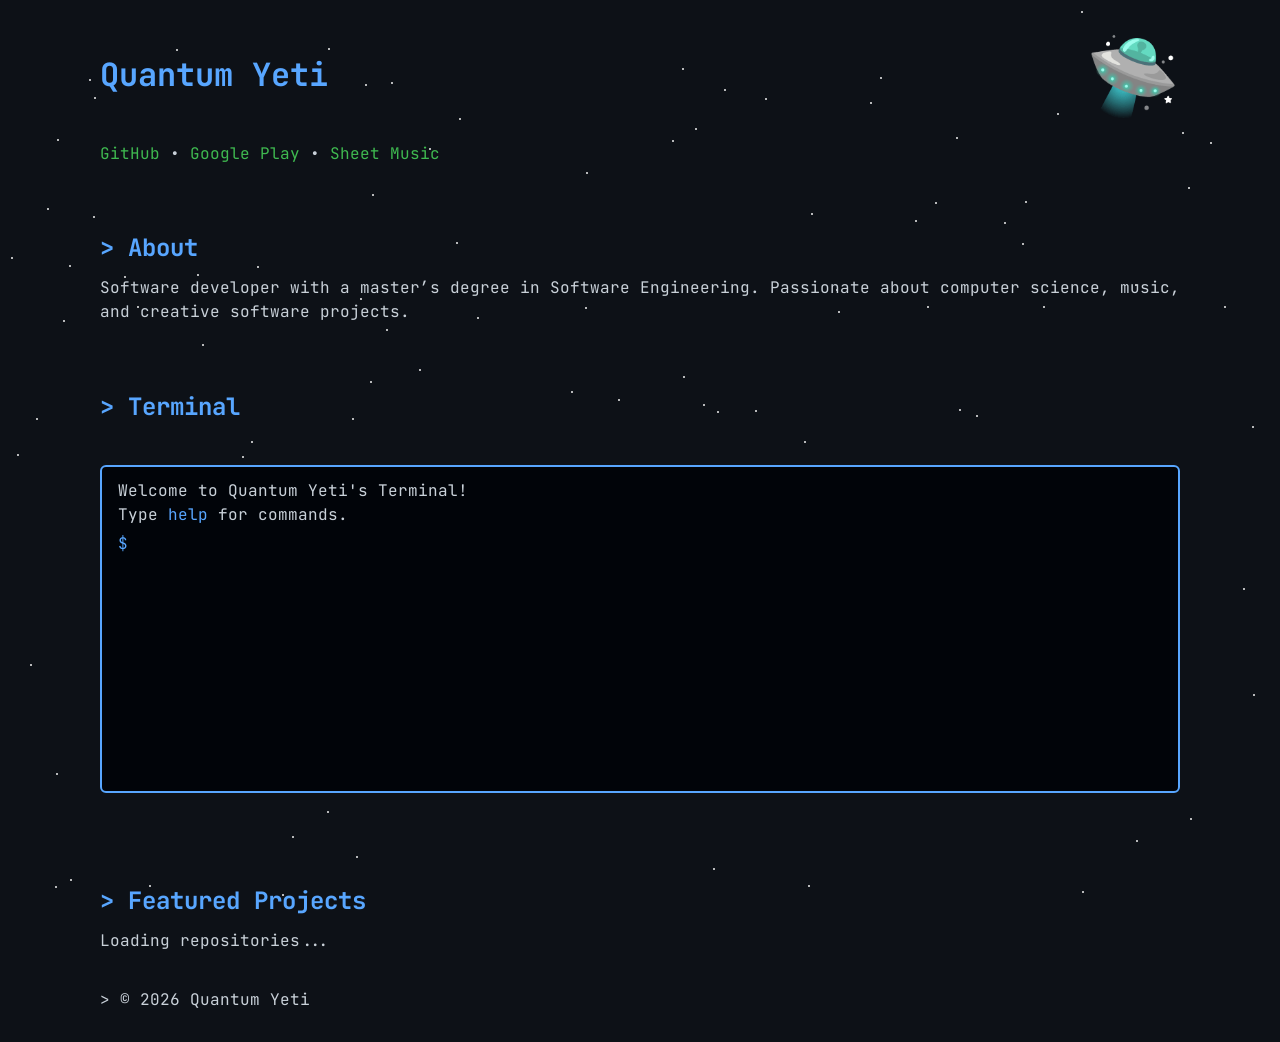
==== index.html @ 2ae6ec82 "fix: fixed typo in appendOutput preventing terminal from producing output" ====
<!DOCTYPE html>
<html lang="en">
<head>
<meta charset="UTF-8">
<meta name="viewport" content="width=device-width, initial-scale=1.0">
<title>Quantum Yeti</title>

<!-- Monospace font for terminal style -->
<link href="https://fonts.googleapis.com/css2?family=JetBrains+Mono&display=swap" rel="stylesheet">
<link href="styles.css" rel="stylesheet">
</head>

<body>

<!-- Starfield -->
<script>
for(let i=0;i<120;i++){
  const star = document.createElement("div");
  star.className = "star";
  star.style.top = Math.random()*100 + "vh";
  star.style.left = Math.random()*100 + "vw";
  document.body.appendChild(star);
}
</script>

<!-- Header -->
<header>
  <h1>
    Quantum Yeti
    <span class="ufo">🛸</span>
  </h1>
  <p>
    <a href="https://github.com/quantum-yeti">GitHub</a> •
    <a href="https://play.google.com/store/apps/dev?id=8208308725281252914">Google Play</a> •
    <a href="https://www.sheetmusicplus.com/en/category/publishers/t/theoria-music-publishing/">Sheet Music</a>
  </p>
</header>

<!-- About -->
<section>
  <h2>&gt; About</h2>
  <p>
    Software developer with a master’s degree in Software Engineering. Passionate about computer science, music, and creative software projects.
  </p>
</section>

<!-- Terminal CLI -->
<section>
  <h2>&gt; Terminal</h2>
  <div id="terminal">
    <div class="output">Welcome to Quantum Yeti's Terminal!</div>
    <div class="output">Type <span style="color:#58a6ff">help</span> for commands.</div>
    <div class="prompt">
      <span>$</span><input id="terminal-input" autofocus />
    </div>
  </div>
</section>

<!-- Projects -->
<section>
  <h2>&gt; Featured Projects</h2>
  <div class="projects" id="repos">Loading repositories...</div>
</section>

<!-- Footer -->
<footer>
  <p>&gt; © 2026 Quantum Yeti</p>
</footer>

<script>
// ------------------ GitHub Projects ------------------
const container = document.getElementById("repos");
fetch("https://api.github.com/users/quantum-yeti/repos")
.then(res => res.json())
.then(data => {
  container.innerHTML = "";
  data.forEach(repo => {
    const exclude = ["quantum-yeti.github.io","quantum-yeti"];
    if(exclude.includes(repo.name)) return;

    const card = document.createElement("div");
    card.className = "card";
    card.innerHTML = `
      <h3>${repo.name}</h3>
      <p>${repo.description ?? "Open source project."}</p>
      <a href="${repo.html_url}" target="_blank">View Repository →</a>
    `;
    container.appendChild(card);
  });
})
.catch(err => console.error(err));

// ------------------ Terminal ------------------
const terminal = document.getElementById('terminal');
const input = document.getElementById('terminal-input');

const repos = [
  {name:"ScratchBoard", url:"https://github.com/Quantum-Yeti/ScratchBoard"},
  {name:"KawaiiCalc", url:"https://github.com/Quantum-Yeti/KawaiiCalc"},
  {name:"WifiMuscles", url:"https://github.com/Quantum-Yeti/WifiMuscles"}
];

function appendOutput(html){
  const div = document.createElement('div');
  div.className = 'output';
  div.innerHTML = html;
  terminal.insertBefore(div, terminal.querySelector('.prompt'));
  terminal.scrollTop = terminal.scrollHeight;
}

function runCommand(cmd){
  const c = cmd.trim().toLowerCase();
  if(c === 'help'){
    appendOutput('Commands: <strong>help, about, projects, links, donate, clear</strong>');
  } else if(c === 'about'){
    appendOutput('Software Engineer.<br>I love building open source projects that solves problems.');
  } else if(c === 'projects'){
    repos.forEach(r => appendOutput(`<a href="${r.url}" target="_blank">${r.name}</a>`));
  } else if(c === 'links'){
    appendOutput(`<a href="https://github.com/Quantum-Yeti" target="_blank">GitHub</a> •
                  <a href="https://play.google.com/store/apps/dev?id=8208308725281252914" target="_blank">Google Play</a> •
                  <a href="https://www.sheetmusicplus.com/en/category/publishers/t/theoria-music-publishing/" target="_blank">Sheet Music</a>`);
  } else if(c === 'donate'){
    appendOutput(`<a href="#">Ko-fi</a> • <a href="#">PayPal</a> • <a href="#">GitHub Sponsors</a>`);
  } else if(c === 'clear'){
    const outputs = terminal.querySelectorAll('.output');
    outputs.forEach(o => o.remove());
  } else {
    appendOutput(`Command not found: ${cmd}`);
  }
}

input.addEventListener('keydown', e => {
  if(e.key === 'Enter'){
    const cmd = input.value;
    appendOutput(`<span style="color:#58a6ff">$</span> ${cmd}`);
    runCommand(cmd);
    input.value = '';
  }
});
</script>

</body>
</html>
---- styles.css ----
/* --- Terminal CLI Style --- */
body {
  background-color: #0d1117;
  color: #c9d1d9;
  font-family: 'JetBrains Mono', monospace;
  margin: 0;
  line-height: 1.5;
  overflow-x: hidden;
}

header, section, footer {
  padding: 15px;
  max-width: 1080px;
  margin: auto;
  position: relative;
  z-index: 20; /* above stars */
}

h1 {
    margin: 4px 0 0 0;
}

h1, h2 {
  color: #58a6ff;
  margin-bottom: 10px;
}

p {
  color: #c9d1d9;
  margin: 5px 0 15px 0;
}

a {
  color: #3fb950;
  text-decoration: none;
}
a:hover { text-decoration: underline; }

/* Projects cards */
.projects {
  display: flex;
  flex-direction: column;
  gap: 12px;
}

.card {
  background: #161b22;
  padding: 12px 16px;
  border-left: 4px solid #58a6ff;
  border-radius: 4px;
  transition: background 0.2s;
}
.card:hover { background: #21262d; }

/* Starfield */
.star {
  position: absolute;
  width: 2px;
  height: 2px;
  background: white;
  opacity: 0.7;
  animation: twinkle 3s infinite alternate;
  z-index: 0;
}
@keyframes twinkle { from { opacity: 0.2 } to { opacity: 1 } }

/* UFO stationary in header */
header h1 {
  display: flex;
  align-items: center;
}

/* UFO moves to the right side */
header .ufo {
  font-size: 75px;
  margin-left: auto;      /* push it to the right */
  animation: float 2s ease-in-out infinite alternate;
}
@keyframes float {
  0% { transform: translateY(0px); }
  100% { transform: translateY(-10px); }
}

/* Terminal section */
#terminal {
  background: #010409;
  border: 2px solid #58a6ff;
  border-radius: 6px;
  padding: 12px 16px;
  margin: 40px auto;
  max-width: 1080px;
  color: #c9d1d9;
  font-family: 'JetBrains Mono', monospace;
  min-height: 300px;
  overflow-y: auto;
}

.prompt {
  display: flex;
  margin-top: 5px;
}

.prompt span {
  color: #58a6ff;
  margin-right: 5px;
}

input {
  background: none;
  border: none;
  outline: none;
  color: #c9d1d9;
  font-family: inherit;
  font-size: 16px;
  flex: 1;
}
.output a {
  color: #3fb950;
  text-decoration: underline;
}
.output a:hover { color: #58ff87; }
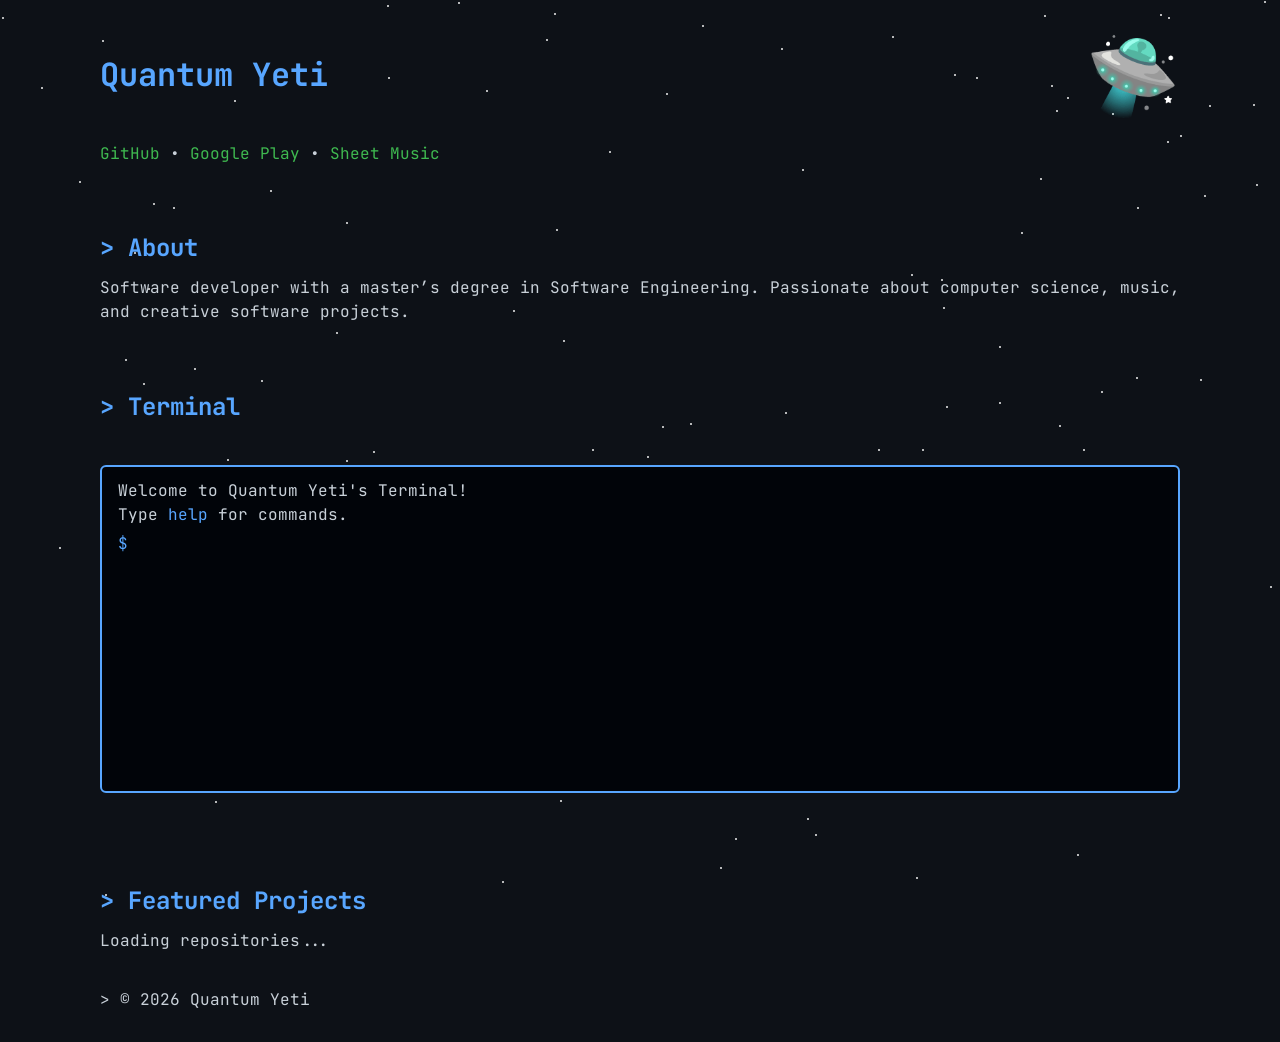
==== commit 40147fe0: "feat: exclude the KawaiiCalc project" ====
--- a/index.html
+++ b/index.html
@@ -75,7 +75,7 @@
 .then(data => {
   container.innerHTML = "";
   data.forEach(repo => {
-    const exclude = ["quantum-yeti.github.io","quantum-yeti"];
+    const exclude = ["quantum-yeti.github.io","quantum-yeti","KawaiiCalc"];
     if(exclude.includes(repo.name)) return;
 
     const card = document.createElement("div");
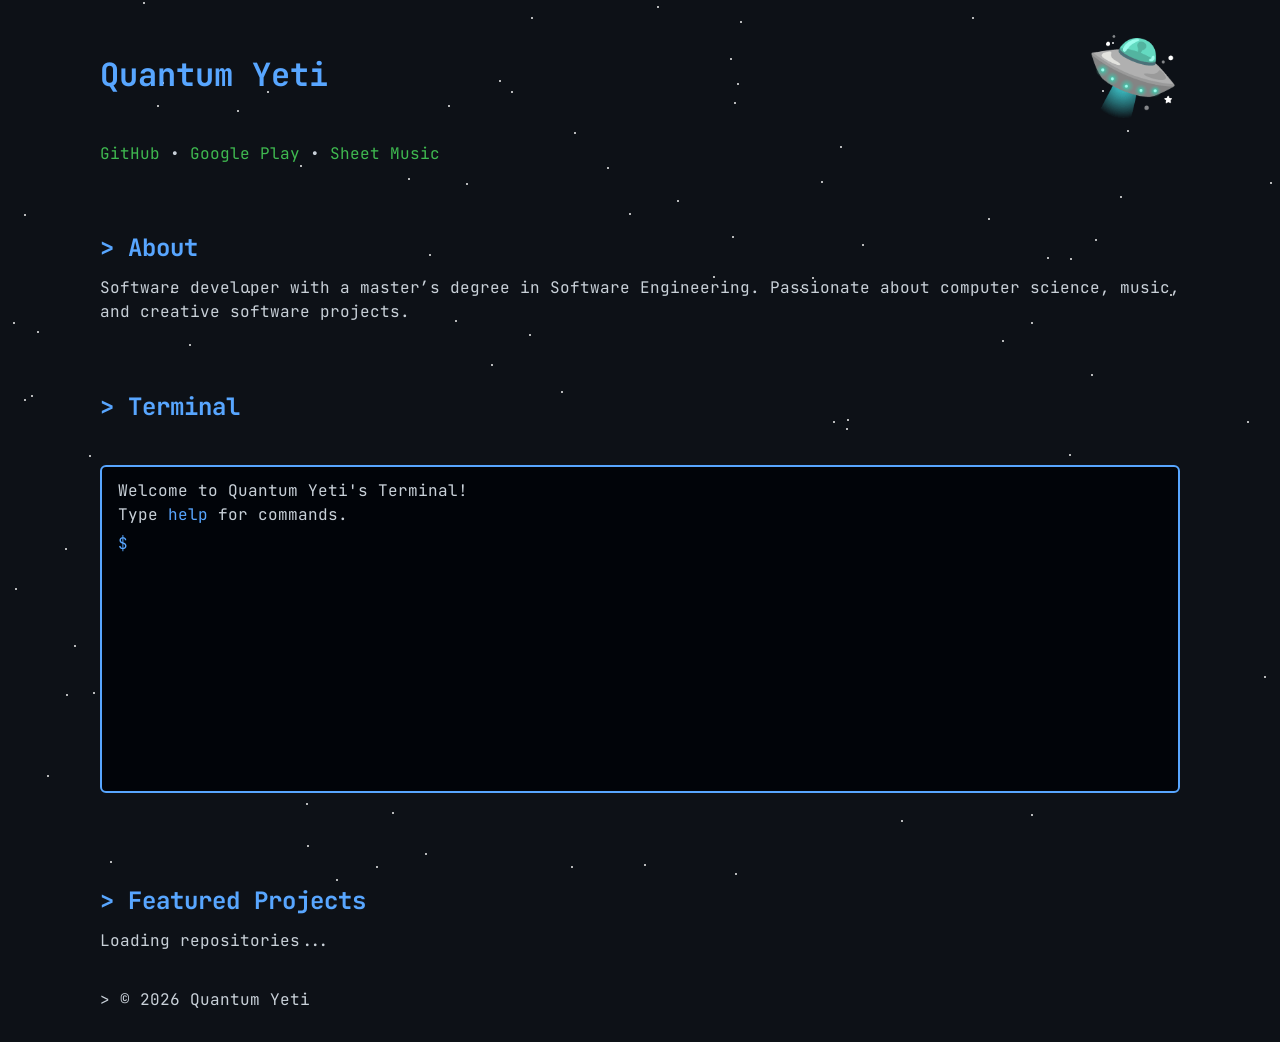
==== commit 41759d4a: "feat: exclude the KawaiiCalc project" ====
--- a/index.html
+++ b/index.html
@@ -75,7 +75,7 @@
 .then(data => {
   container.innerHTML = "";
   data.forEach(repo => {
-    const exclude = ["quantum-yeti.github.io","quantum-yeti","KawaiiCalc"];
+    const exclude = ["quantum-yeti.github.io","quantum-yeti","KawaiiCalc", "kawaiicalc"];
     if(exclude.includes(repo.name)) return;
 
     const card = document.createElement("div");
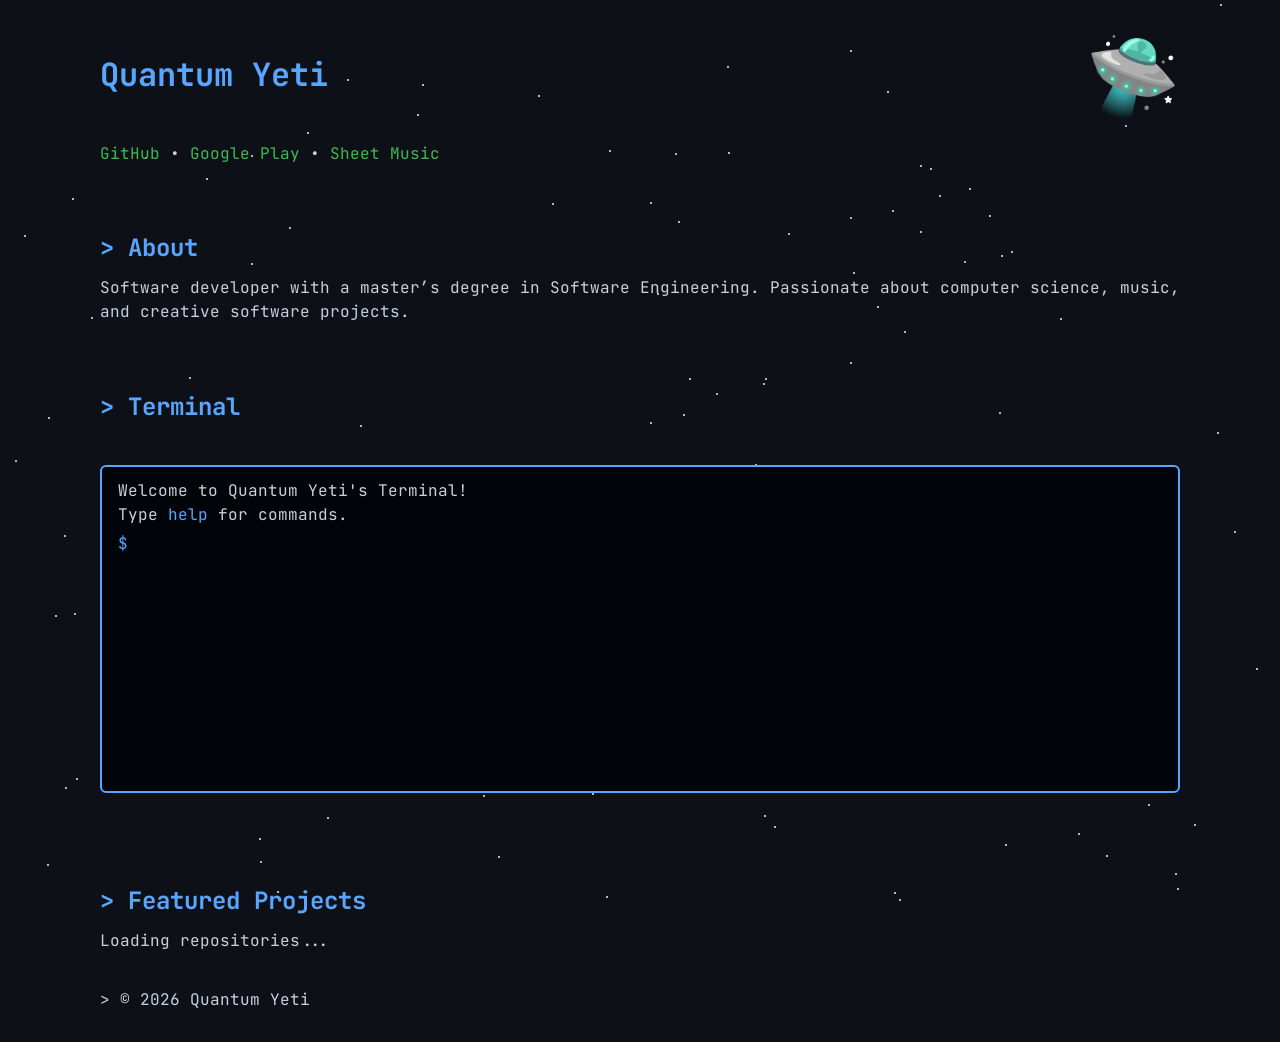
==== commit 125bfeee: "fix: add toLowerCase to repo exclusion names" ====
--- a/index.html
+++ b/index.html
@@ -76,7 +76,7 @@
   container.innerHTML = "";
   data.forEach(repo => {
     const exclude = ["quantum-yeti.github.io","quantum-yeti","KawaiiCalc", "kawaiicalc"];
-    if(exclude.includes(repo.name)) return;
+    if(exclude.includes(repo.name.toLowerCase())) return;
 
     const card = document.createElement("div");
     card.className = "card";
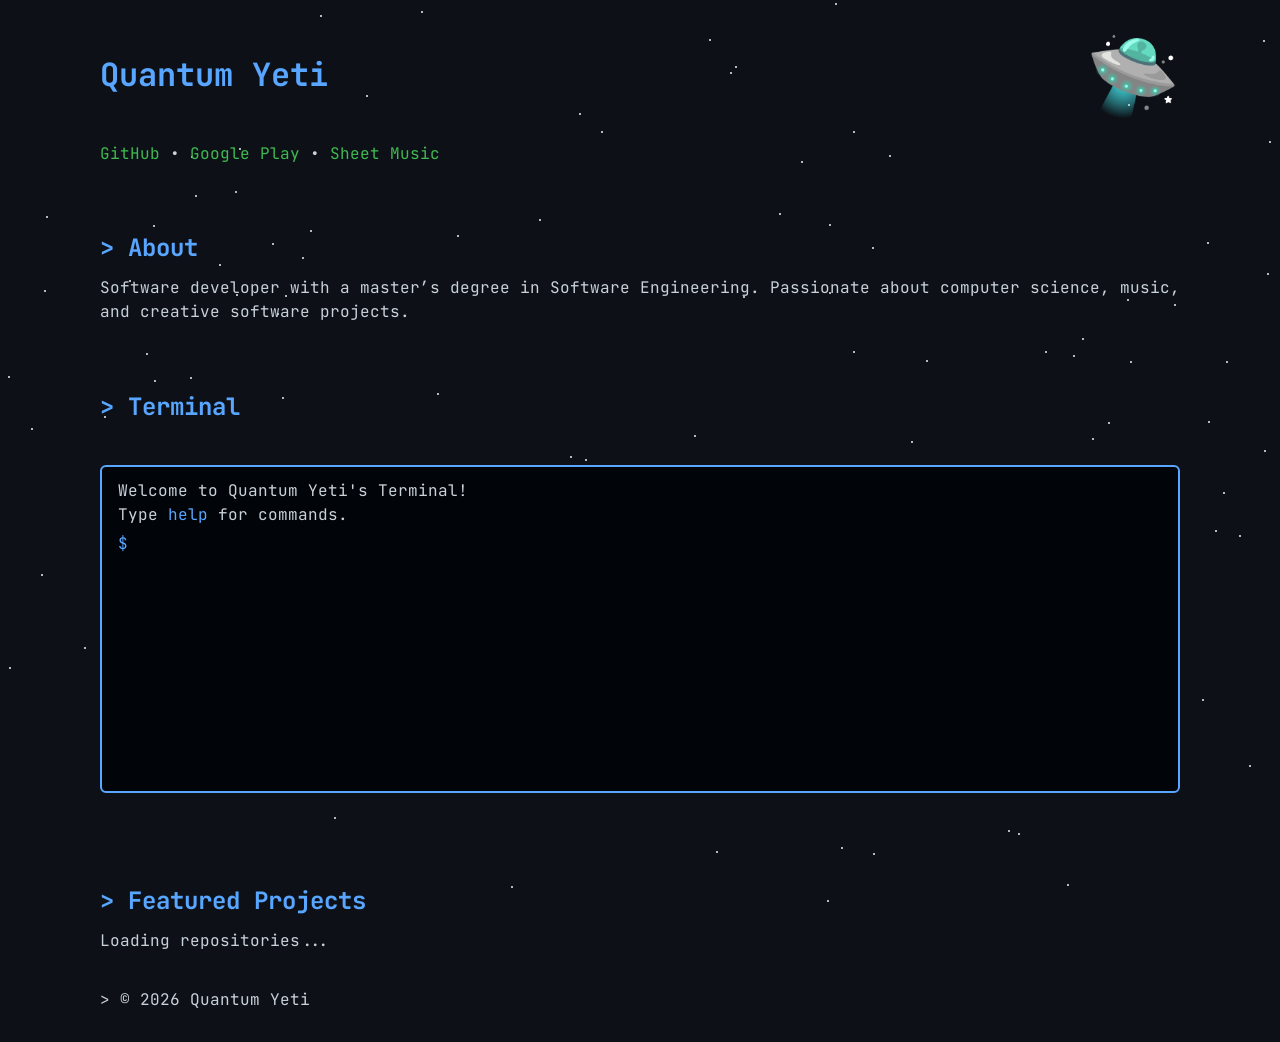
==== commit 0e63ed73: "fix: add LotteryAPI to project list in terminal" ====
--- a/index.html
+++ b/index.html
@@ -96,8 +96,9 @@
 
 const repos = [
   {name:"ScratchBoard", url:"https://github.com/Quantum-Yeti/ScratchBoard"},
-  {name:"KawaiiCalc", url:"https://github.com/Quantum-Yeti/KawaiiCalc"},
-  {name:"WifiMuscles", url:"https://github.com/Quantum-Yeti/WifiMuscles"}
+  {name:"MarketBasketAnalysis", url:"https://github.com/Quantum-Yeti/MarketBasketAnalysis"},
+  {name:"WifiMuscles", url:"https://github.com/Quantum-Yeti/WifiMuscles"},
+  {name:"LotteryAPI", urL:"https://github.com/Quantum-Yeti/LotteryAPI"}
 ];
 
 function appendOutput(html){
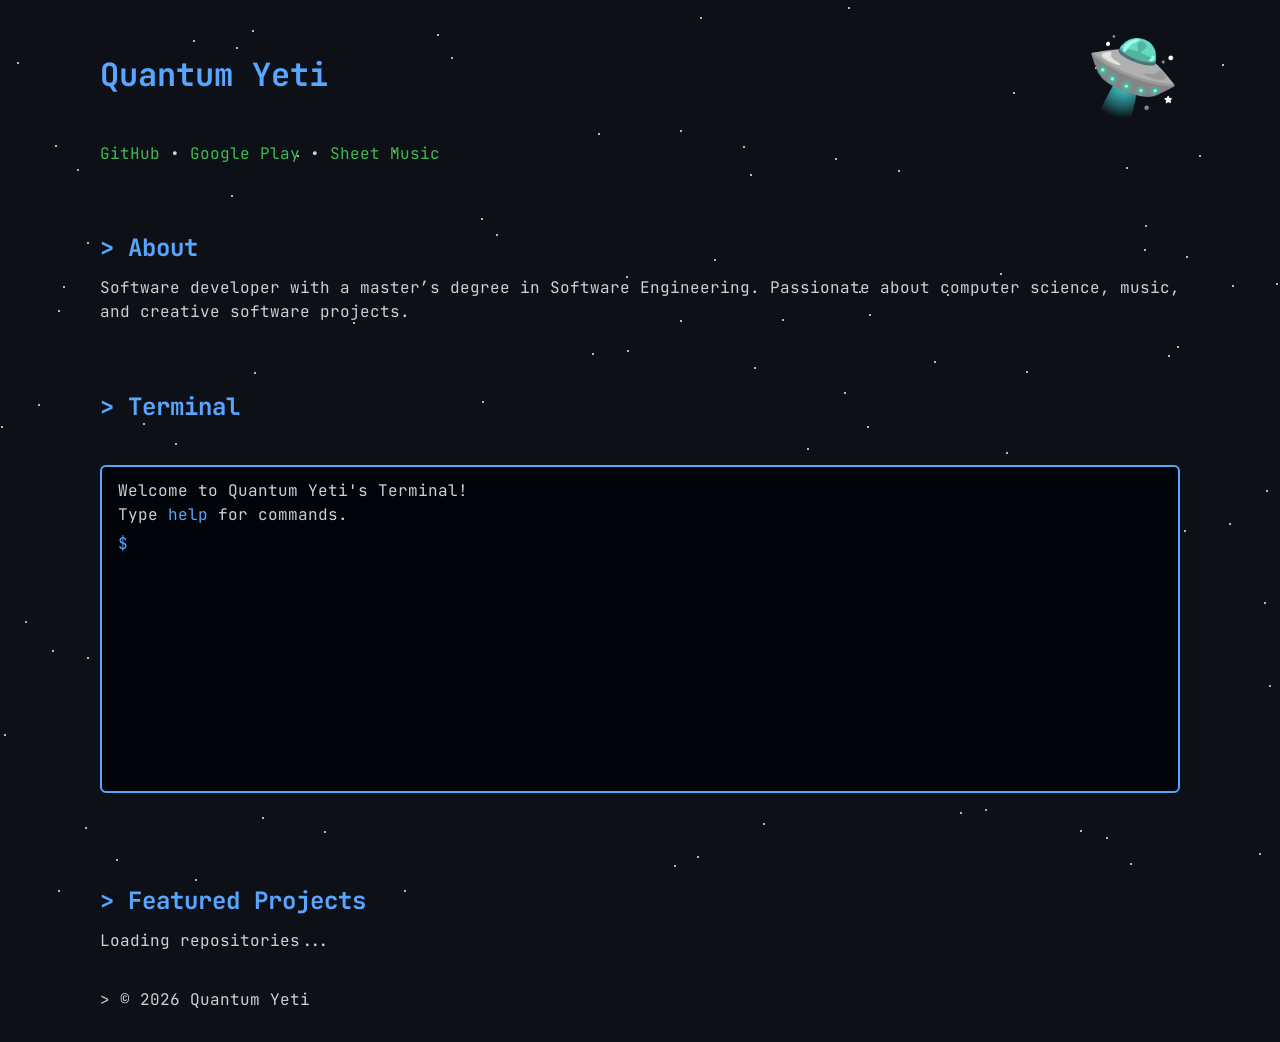
==== commit 678c52ec: "fix: typo in const repos urL -> url preventing new project list" ====
--- a/index.html
+++ b/index.html
@@ -98,7 +98,7 @@
   {name:"ScratchBoard", url:"https://github.com/Quantum-Yeti/ScratchBoard"},
   {name:"MarketBasketAnalysis", url:"https://github.com/Quantum-Yeti/MarketBasketAnalysis"},
   {name:"WifiMuscles", url:"https://github.com/Quantum-Yeti/WifiMuscles"},
-  {name:"LotteryAPI", urL:"https://github.com/Quantum-Yeti/LotteryAPI"}
+  {name:"LotteryAPI", url:"https://github.com/Quantum-Yeti/LotteryAPI"}
 ];
 
 function appendOutput(html){
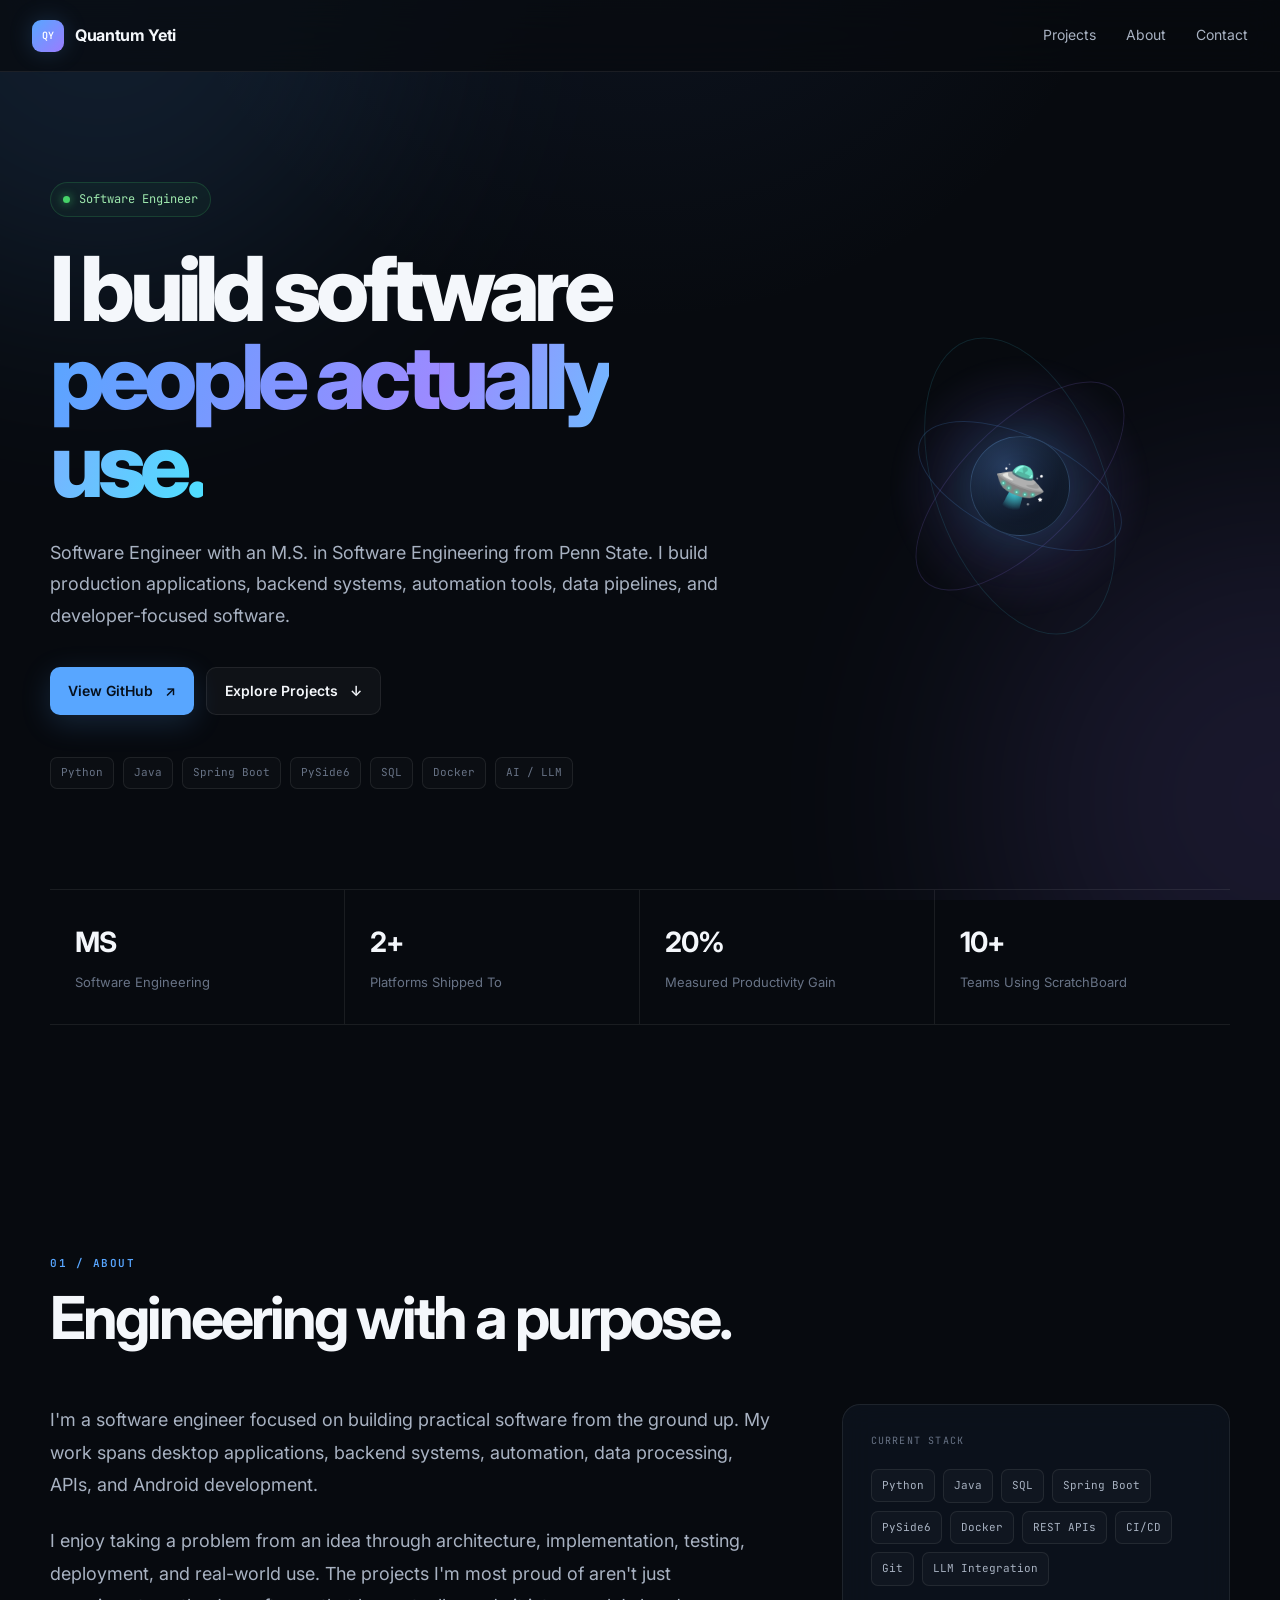
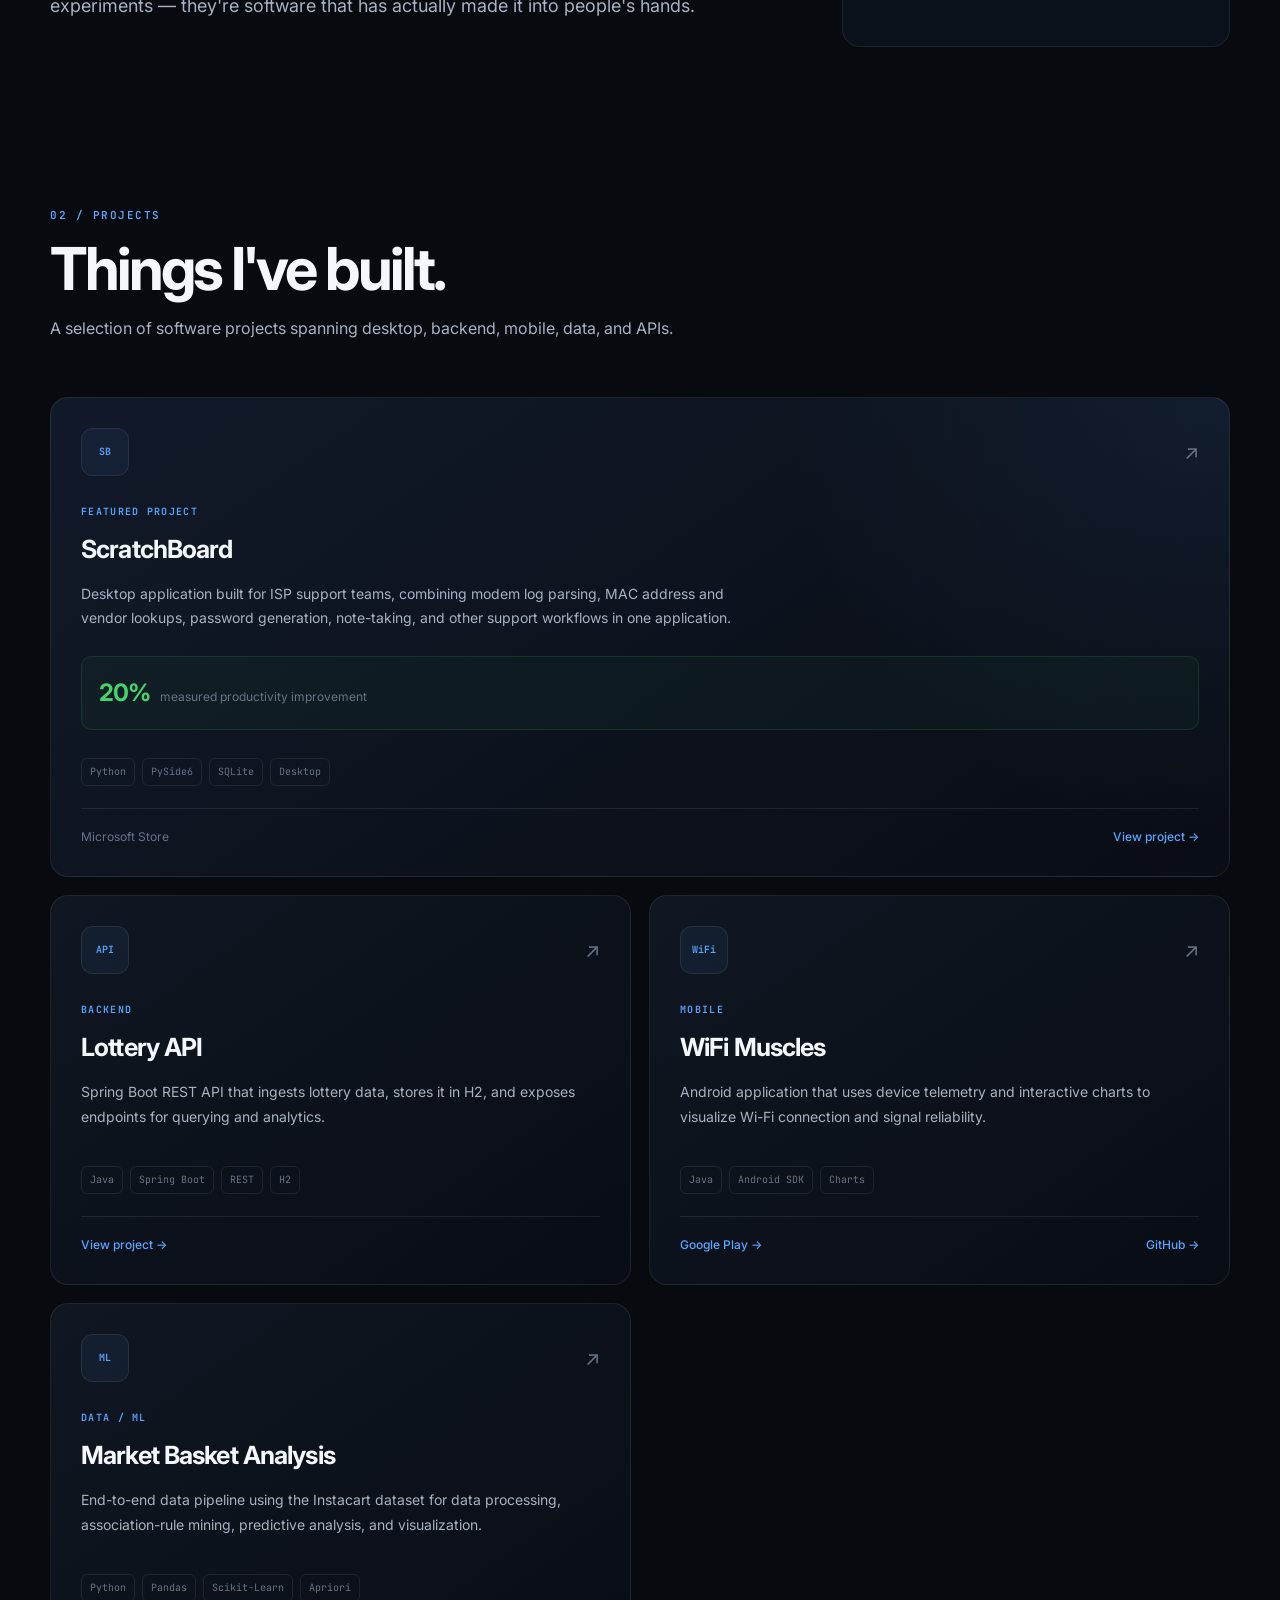
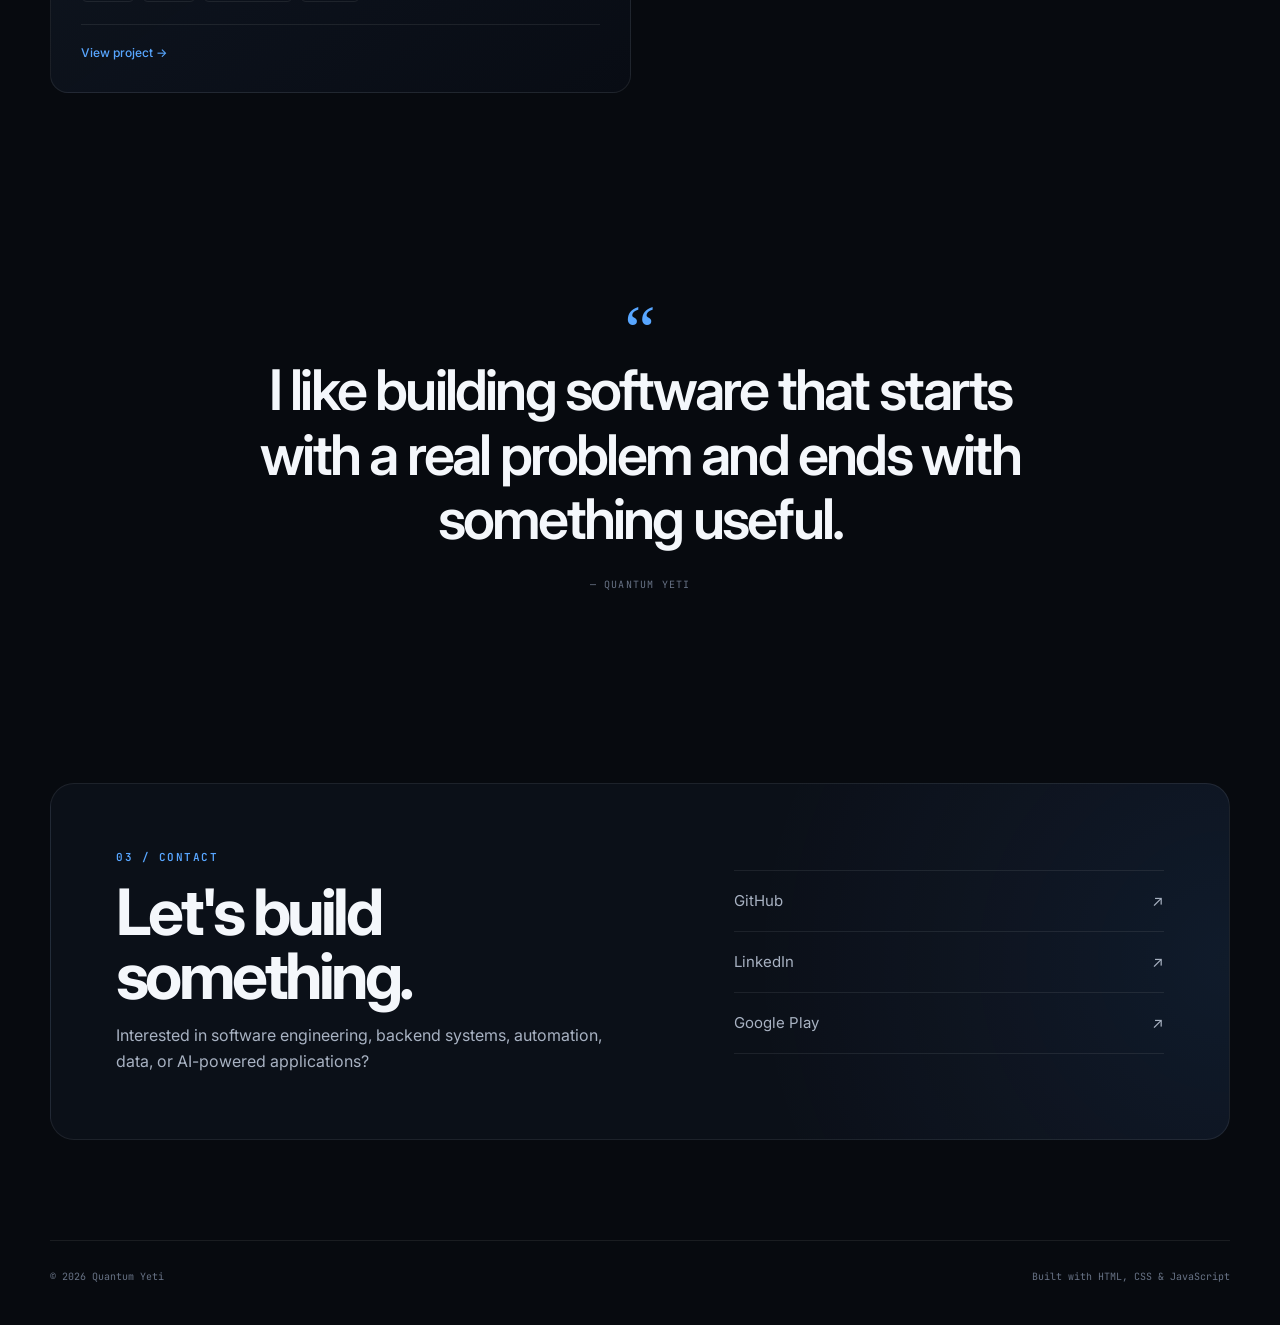
==== commit f0f27013: "ref: revamp portfolio design and project presentation" ====
--- a/index.html
+++ b/index.html
@@ -1,145 +1,478 @@
 <!DOCTYPE html>
 <html lang="en">
 <head>
-<meta charset="UTF-8">
-<meta name="viewport" content="width=device-width, initial-scale=1.0">
-<title>Quantum Yeti</title>
-
-<!-- Monospace font for terminal style -->
-<link href="https://fonts.googleapis.com/css2?family=JetBrains+Mono&display=swap" rel="stylesheet">
-<link href="styles.css" rel="stylesheet">
+  <meta charset="UTF-8">
+  <meta name="viewport" content="width=device-width, initial-scale=1.0">
+
+  <title>Quantum Yeti — Software Engineer</title>
+
+  <meta
+    name="description"
+    content="Quantum Yeti — Software Engineer building production software, automation tools, backend systems, and applications."
+  >
+
+  <link rel="preconnect" href="https://fonts.googleapis.com">
+  <link rel="preconnect" href="https://fonts.gstatic.com" crossorigin>
+
+  <link
+    href="https://fonts.googleapis.com/css2?family=Inter:wght@400;500;600;700;800&family=JetBrains+Mono:wght@400;500;600&display=swap"
+    rel="stylesheet"
+  >
+
+  <link rel="stylesheet" href="styles.css">
 </head>
 
 <body>
 
-<!-- Starfield -->
-<script>
-for(let i=0;i<120;i++){
-  const star = document.createElement("div");
-  star.className = "star";
-  star.style.top = Math.random()*100 + "vh";
-  star.style.left = Math.random()*100 + "vw";
-  document.body.appendChild(star);
-}
-</script>
-
-<!-- Header -->
-<header>
-  <h1>
-    Quantum Yeti
-    <span class="ufo">🛸</span>
-  </h1>
-  <p>
-    <a href="https://github.com/quantum-yeti">GitHub</a> •
-    <a href="https://play.google.com/store/apps/dev?id=8208308725281252914">Google Play</a> •
-    <a href="https://www.sheetmusicplus.com/en/category/publishers/t/theoria-music-publishing/">Sheet Music</a>
-  </p>
-</header>
-
-<!-- About -->
-<section>
-  <h2>&gt; About</h2>
-  <p>
-    Software developer with a master’s degree in Software Engineering. Passionate about computer science, music, and creative software projects.
-  </p>
-</section>
-
-<!-- Terminal CLI -->
-<section>
-  <h2>&gt; Terminal</h2>
-  <div id="terminal">
-    <div class="output">Welcome to Quantum Yeti's Terminal!</div>
-    <div class="output">Type <span style="color:#58a6ff">help</span> for commands.</div>
-    <div class="prompt">
-      <span>$</span><input id="terminal-input" autofocus />
+  <!-- Ambient background -->
+  <div class="background">
+    <div class="glow glow-one"></div>
+    <div class="glow glow-two"></div>
+    <div class="grid"></div>
+  </div>
+
+  <!-- Navigation -->
+  <nav class="nav">
+    <a href="#" class="brand">
+      <span class="brand-mark">QY</span>
+      <span>Quantum Yeti</span>
+    </a>
+
+    <div class="nav-links">
+      <a href="#projects">Projects</a>
+      <a href="#about">About</a>
+      <a href="#contact">Contact</a>
     </div>
-  </div>
-</section>
-
-<!-- Projects -->
-<section>
-  <h2>&gt; Featured Projects</h2>
-  <div class="projects" id="repos">Loading repositories...</div>
-</section>
-
-<!-- Footer -->
-<footer>
-  <p>&gt; © 2026 Quantum Yeti</p>
-</footer>
-
-<script>
-// ------------------ GitHub Projects ------------------
-const container = document.getElementById("repos");
-fetch("https://api.github.com/users/quantum-yeti/repos")
-.then(res => res.json())
-.then(data => {
-  container.innerHTML = "";
-  data.forEach(repo => {
-    const exclude = ["quantum-yeti.github.io","quantum-yeti","KawaiiCalc", "kawaiicalc"];
-    if(exclude.includes(repo.name.toLowerCase())) return;
-
-    const card = document.createElement("div");
-    card.className = "card";
-    card.innerHTML = `
-      <h3>${repo.name}</h3>
-      <p>${repo.description ?? "Open source project."}</p>
-      <a href="${repo.html_url}" target="_blank">View Repository →</a>
-    `;
-    container.appendChild(card);
-  });
-})
-.catch(err => console.error(err));
-
-// ------------------ Terminal ------------------
-const terminal = document.getElementById('terminal');
-const input = document.getElementById('terminal-input');
-
-const repos = [
-  {name:"ScratchBoard", url:"https://github.com/Quantum-Yeti/ScratchBoard"},
-  {name:"MarketBasketAnalysis", url:"https://github.com/Quantum-Yeti/MarketBasketAnalysis"},
-  {name:"WifiMuscles", url:"https://github.com/Quantum-Yeti/WifiMuscles"},
-  {name:"LotteryAPI", url:"https://github.com/Quantum-Yeti/LotteryAPI"}
-];
-
-function appendOutput(html){
-  const div = document.createElement('div');
-  div.className = 'output';
-  div.innerHTML = html;
-  terminal.insertBefore(div, terminal.querySelector('.prompt'));
-  terminal.scrollTop = terminal.scrollHeight;
-}
-
-function runCommand(cmd){
-  const c = cmd.trim().toLowerCase();
-  if(c === 'help'){
-    appendOutput('Commands: <strong>help, about, projects, links, donate, clear</strong>');
-  } else if(c === 'about'){
-    appendOutput('Software Engineer.<br>I love building open source projects that solves problems.');
-  } else if(c === 'projects'){
-    repos.forEach(r => appendOutput(`<a href="${r.url}" target="_blank">${r.name}</a>`));
-  } else if(c === 'links'){
-    appendOutput(`<a href="https://github.com/Quantum-Yeti" target="_blank">GitHub</a> •
-                  <a href="https://play.google.com/store/apps/dev?id=8208308725281252914" target="_blank">Google Play</a> •
-                  <a href="https://www.sheetmusicplus.com/en/category/publishers/t/theoria-music-publishing/" target="_blank">Sheet Music</a>`);
-  } else if(c === 'donate'){
-    appendOutput(`<a href="#">Ko-fi</a> • <a href="#">PayPal</a> • <a href="#">GitHub Sponsors</a>`);
-  } else if(c === 'clear'){
-    const outputs = terminal.querySelectorAll('.output');
-    outputs.forEach(o => o.remove());
-  } else {
-    appendOutput(`Command not found: ${cmd}`);
-  }
-}
-
-input.addEventListener('keydown', e => {
-  if(e.key === 'Enter'){
-    const cmd = input.value;
-    appendOutput(`<span style="color:#58a6ff">$</span> ${cmd}`);
-    runCommand(cmd);
-    input.value = '';
-  }
-});
-</script>
+  </nav>
+
+  <main>
+
+    <!-- Hero -->
+    <section class="hero">
+
+      <div class="hero-content">
+
+        <div class="status">
+          <span class="status-dot"></span>
+          Software Engineer
+        </div>
+
+        <h1>
+          I build software<br>
+          <span>people actually use.</span>
+        </h1>
+
+        <p class="hero-description">
+          Software Engineer with an M.S. in Software Engineering from Penn State.
+          I build production applications, backend systems, automation tools,
+          data pipelines, and developer-focused software.
+        </p>
+
+        <div class="hero-actions">
+          <a
+            class="button primary"
+            href="https://github.com/quantum-yeti"
+            target="_blank"
+            rel="noopener noreferrer"
+          >
+            View GitHub
+            <span>↗</span>
+          </a>
+
+          <a class="button secondary" href="#projects">
+            Explore Projects
+            <span>↓</span>
+          </a>
+        </div>
+
+        <div class="tech-strip">
+          <span>Python</span>
+          <span>Java</span>
+          <span>Spring Boot</span>
+          <span>PySide6</span>
+          <span>SQL</span>
+          <span>Docker</span>
+          <span>AI / LLM</span>
+        </div>
+
+      </div>
+
+      <div class="hero-visual">
+        <div class="orb">
+          <div class="orb-core">🛸</div>
+          <div class="orbit orbit-one"></div>
+          <div class="orbit orbit-two"></div>
+          <div class="orbit orbit-three"></div>
+        </div>
+      </div>
+
+    </section>
+
+    <!-- Quick stats -->
+    <section class="stats">
+
+      <div class="stat">
+        <strong>MS</strong>
+        <span>Software Engineering</span>
+      </div>
+
+      <div class="stat">
+        <strong>2+</strong>
+        <span>Platforms Shipped To</span>
+      </div>
+
+      <div class="stat">
+        <strong>20%</strong>
+        <span>Measured Productivity Gain</span>
+      </div>
+
+      <div class="stat">
+        <strong>10+</strong>
+        <span>Teams Using ScratchBoard</span>
+      </div>
+
+    </section>
+
+    <!-- About -->
+    <section class="section" id="about">
+
+      <div class="section-heading">
+        <span class="eyebrow">01 / ABOUT</span>
+        <h2>Engineering with a purpose.</h2>
+      </div>
+
+      <div class="about-grid">
+
+        <div class="about-main">
+          <p>
+            I'm a software engineer focused on building practical software
+            from the ground up. My work spans desktop applications, backend
+            systems, automation, data processing, APIs, and Android development.
+          </p>
+
+          <p>
+            I enjoy taking a problem from an idea through architecture,
+            implementation, testing, deployment, and real-world use.
+            The projects I'm most proud of aren't just experiments —
+            they're software that has actually made it into people's hands.
+          </p>
+        </div>
+
+        <div class="about-card">
+
+          <div class="about-card-label">CURRENT STACK</div>
+
+          <div class="skill-list">
+            <span>Python</span>
+            <span>Java</span>
+            <span>SQL</span>
+            <span>Spring Boot</span>
+            <span>PySide6</span>
+            <span>Docker</span>
+            <span>REST APIs</span>
+            <span>CI/CD</span>
+            <span>Git</span>
+            <span>LLM Integration</span>
+          </div>
+
+        </div>
+
+      </div>
+
+    </section>
+
+    <!-- Projects -->
+    <section class="section" id="projects">
+
+      <div class="section-heading">
+        <span class="eyebrow">02 / PROJECTS</span>
+        <h2>Things I've built.</h2>
+        <p>
+          A selection of software projects spanning desktop, backend,
+          mobile, data, and APIs.
+        </p>
+      </div>
+
+      <div class="projects-grid">
+
+        <!-- ScratchBoard -->
+        <article class="project featured">
+
+          <div class="project-top">
+            <div class="project-icon">SB</div>
+
+            <div class="project-links">
+              <a
+                href="https://github.com/Quantum-Yeti/ScratchBoard"
+                target="_blank"
+                rel="noopener noreferrer"
+                aria-label="ScratchBoard GitHub"
+              >
+                ↗
+              </a>
+            </div>
+          </div>
+
+          <div class="project-meta">
+            FEATURED PROJECT
+          </div>
+
+          <h3>ScratchBoard</h3>
+
+          <p>
+            Desktop application built for ISP support teams, combining modem
+            log parsing, MAC address and vendor lookups, password generation,
+            note-taking, and other support workflows in one application.
+          </p>
+
+          <div class="impact">
+            <strong>20%</strong>
+            <span>measured productivity improvement</span>
+          </div>
+
+          <div class="project-tags">
+            <span>Python</span>
+            <span>PySide6</span>
+            <span>SQLite</span>
+            <span>Desktop</span>
+          </div>
+
+          <div class="project-footer">
+            <span>Microsoft Store</span>
+
+            <a
+              href="https://github.com/Quantum-Yeti/ScratchBoard"
+              target="_blank"
+              rel="noopener noreferrer"
+            >
+              View project →
+            </a>
+          </div>
+
+        </article>
+
+        <!-- Lottery API -->
+        <article class="project">
+
+          <div class="project-top">
+            <div class="project-icon">API</div>
+
+            <a
+              href="https://github.com/Quantum-Yeti/LotteryAPI"
+              target="_blank"
+              rel="noopener noreferrer"
+              class="project-arrow"
+            >
+              ↗
+            </a>
+          </div>
+
+          <div class="project-meta">BACKEND</div>
+
+          <h3>Lottery API</h3>
+
+          <p>
+            Spring Boot REST API that ingests lottery data, stores it in H2,
+            and exposes endpoints for querying and analytics.
+          </p>
+
+          <div class="project-tags">
+            <span>Java</span>
+            <span>Spring Boot</span>
+            <span>REST</span>
+            <span>H2</span>
+          </div>
+
+          <div class="project-footer">
+            <a
+              href="https://github.com/Quantum-Yeti/LotteryAPI"
+              target="_blank"
+              rel="noopener noreferrer"
+            >
+              View project →
+            </a>
+          </div>
+
+        </article>
+
+        <!-- WiFi Muscles -->
+        <article class="project">
+
+          <div class="project-top">
+            <div class="project-icon">WiFi</div>
+
+            <a
+              href="https://github.com/Quantum-Yeti/WifiMuscles"
+              target="_blank"
+              rel="noopener noreferrer"
+              class="project-arrow"
+            >
+              ↗
+            </a>
+          </div>
+
+          <div class="project-meta">MOBILE</div>
+
+          <h3>WiFi Muscles</h3>
+
+          <p>
+            Android application that uses device telemetry and interactive
+            charts to visualize Wi-Fi connection and signal reliability.
+          </p>
+
+          <div class="project-tags">
+            <span>Java</span>
+            <span>Android SDK</span>
+            <span>Charts</span>
+          </div>
+
+          <div class="project-footer">
+
+            <a
+              href="https://play.google.com/store/apps/dev?id=8208308725281252914"
+              target="_blank"
+              rel="noopener noreferrer"
+            >
+              Google Play →
+            </a>
+
+            <a
+              href="https://github.com/Quantum-Yeti/WifiMuscles"
+              target="_blank"
+              rel="noopener noreferrer"
+            >
+              GitHub →
+            </a>
+
+          </div>
+
+        </article>
+
+        <!-- Market Basket -->
+        <article class="project">
+
+          <div class="project-top">
+            <div class="project-icon">ML</div>
+
+            <a
+              href="https://github.com/Quantum-Yeti/MarketBasketAnalysis"
+              target="_blank"
+              rel="noopener noreferrer"
+              class="project-arrow"
+            >
+              ↗
+            </a>
+          </div>
+
+          <div class="project-meta">DATA / ML</div>
+
+          <h3>Market Basket Analysis</h3>
+
+          <p>
+            End-to-end data pipeline using the Instacart dataset for data
+            processing, association-rule mining, predictive analysis,
+            and visualization.
+          </p>
+
+          <div class="project-tags">
+            <span>Python</span>
+            <span>Pandas</span>
+            <span>Scikit-Learn</span>
+            <span>Apriori</span>
+          </div>
+
+          <div class="project-footer">
+
+            <a
+              href="https://github.com/Quantum-Yeti/MarketBasketAnalysis"
+              target="_blank"
+              rel="noopener noreferrer"
+            >
+              View project →
+            </a>
+
+          </div>
+
+        </article>
+
+      </div>
+
+    </section>
+
+    <!-- Experience philosophy -->
+    <section class="section philosophy">
+
+      <div class="quote">
+        <span class="quote-mark">“</span>
+
+        <p>
+          I like building software that starts with a real problem
+          and ends with something useful.
+        </p>
+
+        <span class="quote-label">— QUANTUM YETI</span>
+      </div>
+
+    </section>
+
+    <!-- Contact -->
+    <section class="contact" id="contact">
+
+      <div>
+        <span class="eyebrow">03 / CONTACT</span>
+
+        <h2>Let's build something.</h2>
+
+        <p>
+          Interested in software engineering, backend systems,
+          automation, data, or AI-powered applications?
+        </p>
+      </div>
+
+      <div class="contact-links">
+
+        <a
+          href="https://github.com/quantum-yeti"
+          target="_blank"
+          rel="noopener noreferrer"
+        >
+          GitHub
+          <span>↗</span>
+        </a>
+
+        <a
+          href="https://www.linkedin.com/in/jnkeenan1"
+          target="_blank"
+          rel="noopener noreferrer"
+        >
+          LinkedIn
+          <span>↗</span>
+        </a>
+
+        <a
+          href="https://play.google.com/store/apps/dev?id=8208308725281252914"
+          target="_blank"
+          rel="noopener noreferrer"
+        >
+          Google Play
+          <span>↗</span>
+        </a>
+
+      </div>
+
+    </section>
+
+  </main>
+
+  <footer>
+
+    <span>© 2026 Quantum Yeti</span>
+
+    <span>
+      Built with HTML, CSS & JavaScript
+    </span>
+
+  </footer>
 
 </body>
-</html>+</html>
--- a/styles.css
+++ b/styles.css
@@ -1,121 +1,1205 @@
-/* --- Terminal CLI Style --- */
+/* =========================================================
+   QUANTUM YETI CSS STYLE
+   ========================================================= */
+
+:root {
+  --bg: #070a0f;
+  --bg-soft: #0b1018;
+  --card: rgba(15, 21, 32, 0.72);
+  --card-hover: rgba(20, 28, 42, 0.9);
+
+  --text: #f4f7fb;
+  --text-soft: #a8b2c2;
+  --text-muted: #687386;
+
+  --blue: #58a6ff;
+  --blue-bright: #79b8ff;
+  --purple: #9b7cff;
+  --cyan: #4de1ff;
+
+  --border: rgba(255, 255, 255, 0.08);
+  --border-bright: rgba(88, 166, 255, 0.25);
+
+  --success: #46d369;
+
+  --radius: 18px;
+  --radius-small: 12px;
+
+  --max-width: 1180px;
+
+  --font-main: "Inter", -apple-system, BlinkMacSystemFont, "Segoe UI", sans-serif;
+  --font-mono: "JetBrains Mono", monospace;
+}
+
+/* =========================================================
+   RESET
+   ========================================================= */
+
+* {
+  box-sizing: border-box;
+  margin: 0;
+  padding: 0;
+}
+
+html {
+  scroll-behavior: smooth;
+  scroll-padding-top: 90px;
+}
+
 body {
-  background-color: #0d1117;
-  color: #c9d1d9;
-  font-family: 'JetBrains Mono', monospace;
-  margin: 0;
-  line-height: 1.5;
+  min-height: 100vh;
+  background: var(--bg);
+  color: var(--text);
+  font-family: var(--font-main);
+  line-height: 1.6;
   overflow-x: hidden;
 }
 
-header, section, footer {
-  padding: 15px;
-  max-width: 1080px;
-  margin: auto;
+a {
+  color: inherit;
+  text-decoration: none;
+}
+
+button,
+input {
+  font: inherit;
+}
+
+/* =========================================================
+   BACKGROUND
+   ========================================================= */
+
+.background {
+  position: fixed;
+  inset: 0;
+  z-index: -10;
+  overflow: hidden;
+  pointer-events: none;
+  background:
+    radial-gradient(
+      circle at 50% -20%,
+      rgba(65, 105, 180, 0.13),
+      transparent 40%
+    ),
+    var(--bg);
+}
+
+.grid {
+  position: absolute;
+  inset: 0;
+  opacity: 0.18;
+
+  background-image:
+    linear-gradient(
+      rgba(255, 255, 255, 0.025) 1px,
+      transparent 1px
+    ),
+    linear-gradient(
+      90deg,
+      rgba(255, 255, 255, 0.025) 1px,
+      transparent 1px
+    );
+
+  background-size: 60px 60px;
+
+  mask-image: linear-gradient(
+    to bottom,
+    black 0%,
+    transparent 75%
+  );
+}
+
+.glow {
+  position: absolute;
+  width: 600px;
+  height: 600px;
+  border-radius: 50%;
+  filter: blur(120px);
+  opacity: 0.12;
+}
+
+.glow-one {
+  top: -300px;
+  left: -200px;
+  background: var(--blue);
+}
+
+.glow-two {
+  top: 500px;
+  right: -300px;
+  background: var(--purple);
+}
+
+/* =========================================================
+   NAVIGATION
+   ========================================================= */
+
+.nav {
+  position: sticky;
+  top: 0;
+  z-index: 100;
+
+  width: 100%;
+  height: 72px;
+
+  display: flex;
+  align-items: center;
+  justify-content: space-between;
+
+  padding: 0 32px;
+
+  background: rgba(7, 10, 15, 0.72);
+  border-bottom: 1px solid var(--border);
+
+  backdrop-filter: blur(18px);
+  -webkit-backdrop-filter: blur(18px);
+}
+
+.brand {
+  display: flex;
+  align-items: center;
+  gap: 11px;
+
+  font-weight: 700;
+  letter-spacing: -0.02em;
+}
+
+.brand-mark {
+  width: 32px;
+  height: 32px;
+
+  display: grid;
+  place-items: center;
+
+  border-radius: 9px;
+
+  color: white;
+  font-family: var(--font-mono);
+  font-size: 10px;
+  font-weight: 600;
+
+  background:
+    linear-gradient(
+      135deg,
+      var(--blue),
+      var(--purple)
+    );
+
+  box-shadow:
+    0 0 25px rgba(88, 166, 255, 0.2);
+}
+
+.nav-links {
+  display: flex;
+  align-items: center;
+  gap: 30px;
+}
+
+.nav-links a {
+  color: var(--text-soft);
+  font-size: 14px;
+  transition:
+    color 0.2s ease,
+    transform 0.2s ease;
+}
+
+.nav-links a:hover {
+  color: var(--text);
+  transform: translateY(-1px);
+}
+
+/* =========================================================
+   MAIN
+   ========================================================= */
+
+main {
+  width: min(var(--max-width), calc(100% - 48px));
+  margin: 0 auto;
+}
+
+/* =========================================================
+   HERO
+   ========================================================= */
+
+.hero {
+  min-height: 680px;
+
+  display: grid;
+  grid-template-columns: 1.25fr 0.75fr;
+  align-items: center;
+
+  gap: 60px;
+  padding: 110px 0 100px;
+}
+
+.hero-content {
+  max-width: 760px;
+}
+
+.status {
+  display: inline-flex;
+  align-items: center;
+  gap: 9px;
+
+  margin-bottom: 28px;
+  padding: 7px 12px;
+
+  border: 1px solid rgba(70, 211, 105, 0.18);
+  border-radius: 999px;
+
+  background: rgba(70, 211, 105, 0.05);
+
+  color: #9ee8ae;
+  font-family: var(--font-mono);
+  font-size: 12px;
+}
+
+.status-dot {
+  width: 7px;
+  height: 7px;
+  border-radius: 50%;
+  background: var(--success);
+
+  box-shadow:
+    0 0 10px rgba(70, 211, 105, 0.8);
+
+  animation: pulse 2s infinite;
+}
+
+.hero h1 {
+  margin-bottom: 28px;
+
+  font-size: clamp(3.5rem, 7vw, 6.4rem);
+  line-height: 0.98;
+  letter-spacing: -0.065em;
+  font-weight: 800;
+}
+
+.hero h1 span {
+  background:
+    linear-gradient(
+      110deg,
+      var(--blue),
+      #9c8aff 55%,
+      var(--cyan)
+    );
+
+  -webkit-background-clip: text;
+  background-clip: text;
+  color: transparent;
+}
+
+.hero-description {
+  max-width: 680px;
+
+  color: var(--text-soft);
+  font-size: 18px;
+  line-height: 1.75;
+}
+
+.hero-actions {
+  display: flex;
+  gap: 12px;
+
+  margin-top: 36px;
+}
+
+.button {
+  display: inline-flex;
+  align-items: center;
+  gap: 12px;
+
+  padding: 12px 18px;
+
+  border-radius: 10px;
+
+  font-size: 14px;
+  font-weight: 600;
+
+  transition:
+    transform 0.2s ease,
+    border-color 0.2s ease,
+    background 0.2s ease;
+}
+
+.button:hover {
+  transform: translateY(-2px);
+}
+
+.button.primary {
+  color: #06101c;
+  background: var(--blue);
+
+  box-shadow:
+    0 8px 30px rgba(88, 166, 255, 0.18);
+}
+
+.button.primary:hover {
+  background: var(--blue-bright);
+}
+
+.button.secondary {
+  color: var(--text);
+  border: 1px solid var(--border);
+  background: rgba(255, 255, 255, 0.035);
+}
+
+.button.secondary:hover {
+  border-color: var(--border-bright);
+  background: rgba(255, 255, 255, 0.06);
+}
+
+.tech-strip {
+  display: flex;
+  flex-wrap: wrap;
+  gap: 9px;
+
+  margin-top: 42px;
+}
+
+.tech-strip span {
+  padding: 6px 10px;
+
+  border: 1px solid var(--border);
+  border-radius: 7px;
+
+  color: var(--text-muted);
+
+  font-family: var(--font-mono);
+  font-size: 11px;
+
+  background: rgba(255, 255, 255, 0.02);
+}
+
+/* =========================================================
+   HERO ORB
+   ========================================================= */
+
+.hero-visual {
+  display: flex;
+  align-items: center;
+  justify-content: center;
+}
+
+.orb {
   position: relative;
-  z-index: 20; /* above stars */
-}
-
-h1 {
-    margin: 4px 0 0 0;
-}
-
-h1, h2 {
-  color: #58a6ff;
+
+  width: 330px;
+  height: 330px;
+
+  display: grid;
+  place-items: center;
+}
+
+.orb::before {
+  content: "";
+
+  position: absolute;
+  inset: 35px;
+
+  border-radius: 50%;
+
+  background:
+    radial-gradient(
+      circle,
+      rgba(88, 166, 255, 0.18),
+      rgba(155, 124, 255, 0.07) 45%,
+      transparent 70%
+    );
+
+  filter: blur(5px);
+}
+
+.orb-core {
+  position: relative;
+  z-index: 5;
+
+  width: 100px;
+  height: 100px;
+
+  display: grid;
+  place-items: center;
+
+  border-radius: 50%;
+
+  font-size: 42px;
+
+  background:
+    radial-gradient(
+      circle at 35% 30%,
+      #273c5e,
+      #101827 60%,
+      #090e17
+    );
+
+  border: 1px solid rgba(121, 184, 255, 0.25);
+
+  box-shadow:
+    0 0 60px rgba(88, 166, 255, 0.2),
+    inset 0 0 30px rgba(88, 166, 255, 0.08);
+}
+
+.orbit {
+  position: absolute;
+
+  border: 1px solid rgba(88, 166, 255, 0.18);
+
+  border-radius: 50%;
+}
+
+.orbit-one {
+  width: 220px;
+  height: 100px;
+
+  transform: rotate(25deg);
+
+  animation: orbit-one 8s linear infinite;
+}
+
+.orbit-two {
+  width: 270px;
+  height: 120px;
+
+  transform: rotate(-45deg);
+
+  border-color: rgba(155, 124, 255, 0.16);
+
+  animation: orbit-two 12s linear infinite;
+}
+
+.orbit-three {
+  width: 310px;
+  height: 170px;
+
+  transform: rotate(70deg);
+
+  border-color: rgba(77, 225, 255, 0.12);
+
+  animation: orbit-three 15s linear infinite;
+}
+
+/* =========================================================
+   STATS
+   ========================================================= */
+
+.stats {
+  display: grid;
+  grid-template-columns: repeat(4, 1fr);
+
+  border-top: 1px solid var(--border);
+  border-bottom: 1px solid var(--border);
+
+  margin-bottom: 150px;
+}
+
+.stat {
+  padding: 30px 25px;
+
+  border-right: 1px solid var(--border);
+}
+
+.stat:last-child {
+  border-right: none;
+}
+
+.stat strong {
+  display: block;
+
+  margin-bottom: 4px;
+
+  font-size: 28px;
+  letter-spacing: -0.04em;
+}
+
+.stat span {
+  color: var(--text-muted);
+  font-size: 13px;
+}
+
+/* =========================================================
+   SECTIONS
+   ========================================================= */
+
+.section {
+  padding: 80px 0;
+}
+
+.section-heading {
+  max-width: 700px;
+  margin-bottom: 55px;
+}
+
+.eyebrow {
+  display: block;
+
+  margin-bottom: 14px;
+
+  color: var(--blue);
+
+  font-family: var(--font-mono);
+  font-size: 11px;
+  font-weight: 600;
+  letter-spacing: 0.14em;
+}
+
+.section-heading h2 {
+  margin-bottom: 16px;
+
+  font-size: clamp(2.2rem, 5vw, 3.7rem);
+  line-height: 1.05;
+  letter-spacing: -0.05em;
+}
+
+.section-heading p {
+  color: var(--text-soft);
+  font-size: 16px;
+}
+
+/* =========================================================
+   ABOUT
+   ========================================================= */
+
+.about-grid {
+  display: grid;
+  grid-template-columns: 1.3fr 0.7fr;
+
+  gap: 70px;
+}
+
+.about-main {
+  max-width: 720px;
+}
+
+.about-main p {
+  margin-bottom: 24px;
+
+  color: var(--text-soft);
+  font-size: 18px;
+  line-height: 1.8;
+}
+
+.about-card {
+  padding: 28px;
+
+  border: 1px solid var(--border);
+  border-radius: var(--radius);
+
+  background: var(--card);
+
+  backdrop-filter: blur(15px);
+}
+
+.about-card-label {
+  margin-bottom: 20px;
+
+  color: var(--text-muted);
+
+  font-family: var(--font-mono);
+  font-size: 10px;
+  letter-spacing: 0.12em;
+}
+
+.skill-list {
+  display: flex;
+  flex-wrap: wrap;
+  gap: 8px;
+}
+
+.skill-list span {
+  padding: 7px 10px;
+
+  border: 1px solid var(--border);
+  border-radius: 7px;
+
+  color: var(--text-soft);
+
+  font-family: var(--font-mono);
+  font-size: 11px;
+
+  background: rgba(255, 255, 255, 0.025);
+}
+
+/* =========================================================
+   PROJECTS
+   ========================================================= */
+
+.projects-grid {
+  display: grid;
+  grid-template-columns: repeat(2, 1fr);
+
+  gap: 18px;
+}
+
+.project {
+  position: relative;
+
+  display: flex;
+  flex-direction: column;
+
+  min-height: 390px;
+  padding: 30px;
+
+  border: 1px solid var(--border);
+  border-radius: var(--radius);
+
+  background:
+    linear-gradient(
+      145deg,
+      rgba(20, 28, 42, 0.75),
+      rgba(10, 14, 22, 0.72)
+    );
+
+  transition:
+    transform 0.25s ease,
+    border-color 0.25s ease,
+    background 0.25s ease;
+
+  overflow: hidden;
+}
+
+.project::after {
+  content: "";
+
+  position: absolute;
+  width: 200px;
+  height: 200px;
+
+  top: -120px;
+  right: -100px;
+
+  border-radius: 50%;
+
+  background: rgba(88, 166, 255, 0.08);
+
+  filter: blur(50px);
+
+  opacity: 0;
+  transition: opacity 0.3s ease;
+}
+
+.project:hover {
+  transform: translateY(-5px);
+
+  border-color: rgba(88, 166, 255, 0.22);
+
+  background: var(--card-hover);
+}
+
+.project:hover::after {
+  opacity: 1;
+}
+
+.project.featured {
+  grid-column: span 2;
+
+  min-height: 430px;
+
+  background:
+    radial-gradient(
+      circle at 100% 0%,
+      rgba(88, 166, 255, 0.08),
+      transparent 35%
+    ),
+    linear-gradient(
+      145deg,
+      rgba(19, 29, 46, 0.85),
+      rgba(10, 14, 22, 0.8)
+    );
+}
+
+.project-top {
+  display: flex;
+  align-items: center;
+  justify-content: space-between;
+
+  margin-bottom: 28px;
+}
+
+.project-icon {
+  width: 48px;
+  height: 48px;
+
+  display: grid;
+  place-items: center;
+
+  border: 1px solid var(--border);
+  border-radius: 12px;
+
+  color: var(--blue);
+
+  font-family: var(--font-mono);
+  font-size: 10px;
+  font-weight: 600;
+
+  background: rgba(88, 166, 255, 0.06);
+}
+
+.project-links a,
+.project-arrow {
+  color: var(--text-muted);
+  font-size: 20px;
+
+  transition:
+    color 0.2s ease,
+    transform 0.2s ease;
+}
+
+.project-links a:hover,
+.project-arrow:hover {
+  color: var(--blue);
+  transform: translate(2px, -2px);
+}
+
+.project-meta {
+  margin-bottom: 9px;
+
+  color: var(--blue);
+
+  font-family: var(--font-mono);
+  font-size: 10px;
+  font-weight: 600;
+  letter-spacing: 0.13em;
+}
+
+.project h3 {
+  margin-bottom: 13px;
+
+  font-size: 25px;
+  letter-spacing: -0.035em;
+}
+
+.project p {
+  max-width: 650px;
+
+  color: var(--text-soft);
+  font-size: 14px;
+  line-height: 1.75;
+}
+
+.project-tags {
+  display: flex;
+  flex-wrap: wrap;
+  gap: 7px;
+
+  margin-top: auto;
+  padding-top: 28px;
+}
+
+.project-tags span {
+  padding: 5px 8px;
+
+  border: 1px solid var(--border);
+  border-radius: 6px;
+
+  color: var(--text-muted);
+
+  font-family: var(--font-mono);
+  font-size: 10px;
+}
+
+.project-footer {
+  display: flex;
+  align-items: center;
+  justify-content: space-between;
+
+  margin-top: 22px;
+  padding-top: 18px;
+
+  border-top: 1px solid var(--border);
+
+  color: var(--text-muted);
+  font-size: 12px;
+}
+
+.project-footer a {
+  color: var(--blue);
+  font-weight: 500;
+}
+
+.project-footer a:hover {
+  color: var(--blue-bright);
+}
+
+.impact {
+  display: flex;
+  align-items: baseline;
+  gap: 10px;
+
+  margin-top: 25px;
+  padding: 17px;
+
+  border: 1px solid rgba(70, 211, 105, 0.13);
+  border-radius: 10px;
+
+  background: rgba(70, 211, 105, 0.035);
+}
+
+.impact strong {
+  color: var(--success);
+  font-size: 24px;
+  letter-spacing: -0.04em;
+}
+
+.impact span {
+  color: var(--text-muted);
+  font-size: 12px;
+}
+
+/* =========================================================
+   PHILOSOPHY
+   ========================================================= */
+
+.philosophy {
+  padding: 140px 0;
+}
+
+.quote {
+  max-width: 850px;
+  margin: 0 auto;
+  text-align: center;
+}
+
+.quote-mark {
+  display: block;
+
   margin-bottom: 10px;
-}
-
-p {
-  color: #c9d1d9;
-  margin: 5px 0 15px 0;
-}
-
-a {
-  color: #3fb950;
-  text-decoration: none;
-}
-a:hover { text-decoration: underline; }
-
-/* Projects cards */
-.projects {
+
+  color: var(--blue);
+
+  font-family: Georgia, serif;
+  font-size: 70px;
+  line-height: 0.5;
+}
+
+.quote p {
+  font-size: clamp(2rem, 5vw, 3.5rem);
+  line-height: 1.15;
+  letter-spacing: -0.05em;
+  font-weight: 600;
+}
+
+.quote-label {
+  display: block;
+
+  margin-top: 25px;
+
+  color: var(--text-muted);
+
+  font-family: var(--font-mono);
+  font-size: 10px;
+  letter-spacing: 0.12em;
+}
+
+/* =========================================================
+   CONTACT
+   ========================================================= */
+
+.contact {
+  display: grid;
+  grid-template-columns: 1fr 0.8fr;
+  align-items: center;
+
+  gap: 80px;
+
+  margin: 50px 0 100px;
+  padding: 65px;
+
+  border: 1px solid var(--border);
+  border-radius: 24px;
+
+  background:
+    radial-gradient(
+      circle at 100% 50%,
+      rgba(88, 166, 255, 0.08),
+      transparent 40%
+    ),
+    rgba(13, 19, 29, 0.7);
+}
+
+.contact h2 {
+  margin-bottom: 15px;
+
+  font-size: clamp(2.4rem, 5vw, 4rem);
+  line-height: 1;
+  letter-spacing: -0.055em;
+}
+
+.contact p {
+  max-width: 520px;
+
+  color: var(--text-soft);
+}
+
+.contact-links {
   display: flex;
   flex-direction: column;
-  gap: 12px;
-}
-
-.card {
-  background: #161b22;
-  padding: 12px 16px;
-  border-left: 4px solid #58a6ff;
-  border-radius: 4px;
-  transition: background 0.2s;
-}
-.card:hover { background: #21262d; }
-
-/* Starfield */
-.star {
-  position: absolute;
-  width: 2px;
-  height: 2px;
-  background: white;
-  opacity: 0.7;
-  animation: twinkle 3s infinite alternate;
-  z-index: 0;
-}
-@keyframes twinkle { from { opacity: 0.2 } to { opacity: 1 } }
-
-/* UFO stationary in header */
-header h1 {
+}
+
+.contact-links a {
   display: flex;
   align-items: center;
-}
-
-/* UFO moves to the right side */
-header .ufo {
-  font-size: 75px;
-  margin-left: auto;      /* push it to the right */
-  animation: float 2s ease-in-out infinite alternate;
-}
-@keyframes float {
-  0% { transform: translateY(0px); }
-  100% { transform: translateY(-10px); }
-}
-
-/* Terminal section */
-#terminal {
-  background: #010409;
-  border: 2px solid #58a6ff;
-  border-radius: 6px;
-  padding: 12px 16px;
-  margin: 40px auto;
-  max-width: 1080px;
-  color: #c9d1d9;
-  font-family: 'JetBrains Mono', monospace;
-  min-height: 300px;
-  overflow-y: auto;
-}
-
-.prompt {
-  display: flex;
-  margin-top: 5px;
-}
-
-.prompt span {
-  color: #58a6ff;
-  margin-right: 5px;
-}
-
-input {
-  background: none;
-  border: none;
-  outline: none;
-  color: #c9d1d9;
-  font-family: inherit;
-  font-size: 16px;
-  flex: 1;
-}
-.output a {
-  color: #3fb950;
-  text-decoration: underline;
-}
-.output a:hover { color: #58ff87; }+  justify-content: space-between;
+
+  padding: 18px 0;
+
+  border-bottom: 1px solid var(--border);
+
+  color: var(--text-soft);
+
+  font-size: 15px;
+
+  transition:
+    color 0.2s ease,
+    padding 0.2s ease;
+}
+
+.contact-links a:first-child {
+  border-top: 1px solid var(--border);
+}
+
+.contact-links a:hover {
+  padding-left: 8px;
+  color: var(--blue);
+}
+
+/* =========================================================
+   FOOTER
+   ========================================================= */
+
+footer {
+  width: min(var(--max-width), calc(100% - 48px));
+
+  display: flex;
+  align-items: center;
+  justify-content: space-between;
+
+  margin: 0 auto;
+  padding: 28px 0 40px;
+
+  border-top: 1px solid var(--border);
+
+  color: var(--text-muted);
+
+  font-family: var(--font-mono);
+  font-size: 10px;
+}
+
+/* =========================================================
+   ANIMATIONS
+   ========================================================= */
+
+@keyframes pulse {
+  0%,
+  100% {
+    opacity: 1;
+    transform: scale(1);
+  }
+
+  50% {
+    opacity: 0.45;
+    transform: scale(0.85);
+  }
+}
+
+@keyframes orbit-one {
+  from {
+    transform: rotate(25deg);
+  }
+
+  to {
+    transform: rotate(385deg);
+  }
+}
+
+@keyframes orbit-two {
+  from {
+    transform: rotate(-45deg);
+  }
+
+  to {
+    transform: rotate(-405deg);
+  }
+}
+
+@keyframes orbit-three {
+  from {
+    transform: rotate(70deg);
+  }
+
+  to {
+    transform: rotate(430deg);
+  }
+}
+
+/* =========================================================
+   RESPONSIVE
+   ========================================================= */
+
+@media (max-width: 900px) {
+
+  .hero {
+    grid-template-columns: 1fr;
+    min-height: auto;
+    padding: 90px 0 80px;
+  }
+
+  .hero-visual {
+    display: none;
+  }
+
+  .stats {
+    grid-template-columns: repeat(2, 1fr);
+  }
+
+  .stat:nth-child(2) {
+    border-right: none;
+  }
+
+  .stat:nth-child(-n + 2) {
+    border-bottom: 1px solid var(--border);
+  }
+
+  .about-grid {
+    grid-template-columns: 1fr;
+    gap: 40px;
+  }
+
+  .contact {
+    grid-template-columns: 1fr;
+    gap: 45px;
+  }
+}
+
+@media (max-width: 700px) {
+
+  .nav {
+    padding: 0 20px;
+  }
+
+  .nav-links {
+    gap: 16px;
+  }
+
+  .nav-links a {
+    font-size: 12px;
+  }
+
+  main {
+    width: min(100% - 32px, var(--max-width));
+  }
+
+  .hero {
+    padding: 75px 0 65px;
+  }
+
+  .hero h1 {
+    font-size: clamp(3rem, 15vw, 4.5rem);
+  }
+
+  .hero-description {
+    font-size: 16px;
+  }
+
+  .hero-actions {
+    flex-direction: column;
+    align-items: stretch;
+  }
+
+  .button {
+    justify-content: center;
+  }
+
+  .stats {
+    margin-bottom: 80px;
+  }
+
+  .stat {
+    padding: 22px 16px;
+  }
+
+  .section {
+    padding: 60px 0;
+  }
+
+  .projects-grid {
+    grid-template-columns: 1fr;
+  }
+
+  .project.featured {
+    grid-column: auto;
+  }
+
+  .project {
+    min-height: 360px;
+  }
+
+  .contact {
+    margin: 30px 0 70px;
+    padding: 35px 25px;
+    border-radius: 18px;
+  }
+
+  footer {
+    width: calc(100% - 32px);
+
+    flex-direction: column;
+    align-items: flex-start;
+    gap: 8px;
+  }
+}
+
+@media (max-width: 480px) {
+
+  .nav-links a:nth-child(2) {
+    display: none;
+  }
+
+  .brand {
+    font-size: 14px;
+  }
+
+  .brand-mark {
+    width: 29px;
+    height: 29px;
+  }
+
+  .tech-strip {
+    gap: 6px;
+  }
+
+  .tech-strip span {
+    font-size: 10px;
+  }
+
+  .stats {
+    grid-template-columns: 1fr 1fr;
+  }
+
+  .stat strong {
+    font-size: 23px;
+  }
+
+  .stat span {
+    font-size: 11px;
+  }
+}
+
+/* =========================================================
+   ACCESSIBILITY
+   ========================================================= */
+
+@media (prefers-reduced-motion: reduce) {
+  *,
+  *::before,
+  *::after {
+    scroll-behavior: auto !important;
+    animation-duration: 0.01ms !important;
+    animation-iteration-count: 1 !important;
+    transition-duration: 0.01ms !important;
+  }
+}
+
+:focus-visible {
+  outline: 2px solid var(--blue);
+  outline-offset: 4px;
+}
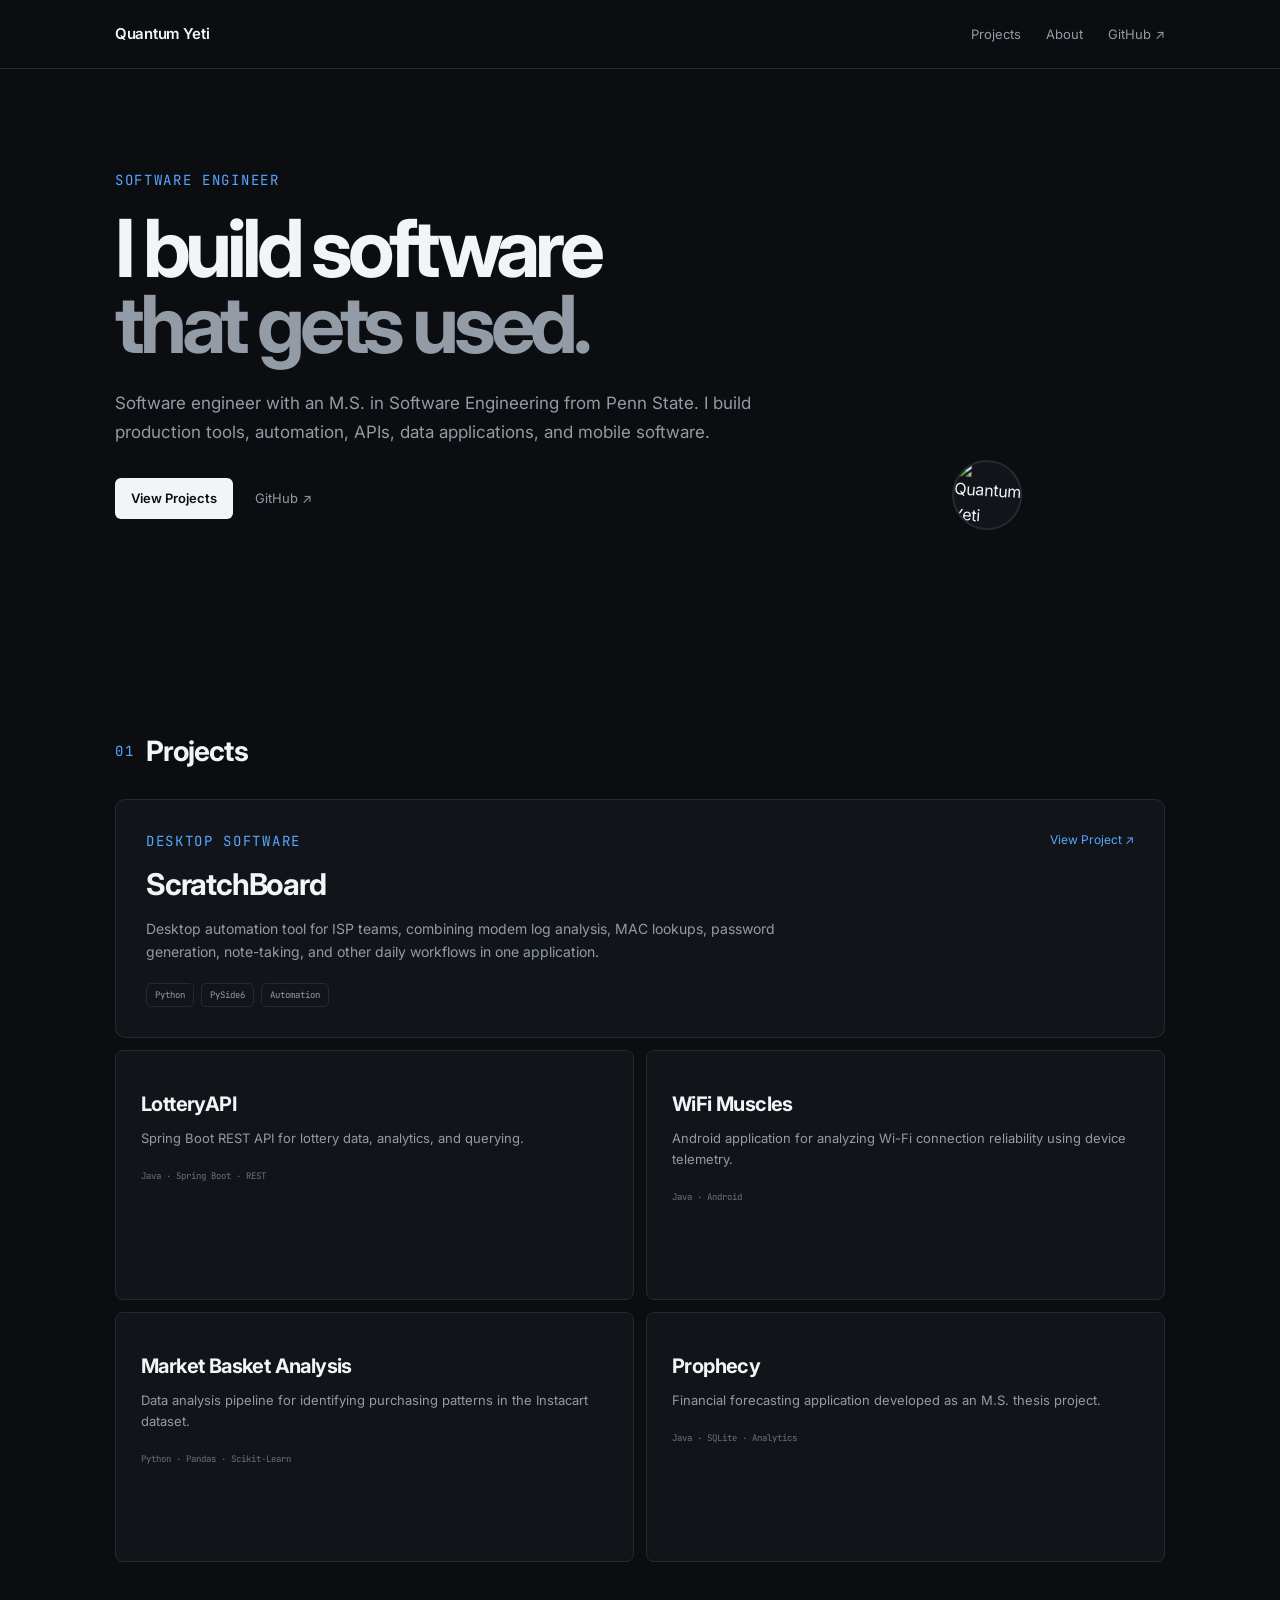
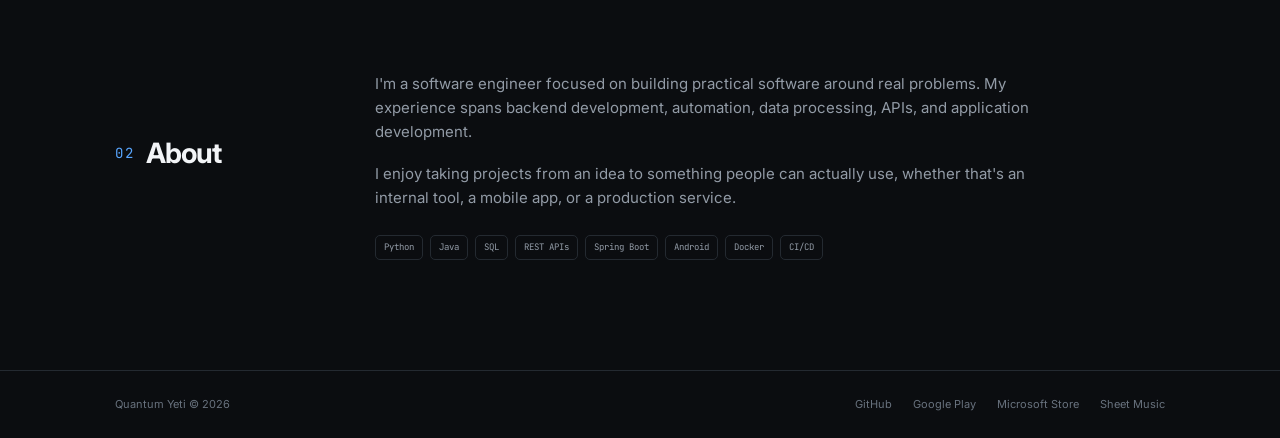
==== commit 490ab8eb: "ref: simplify layout and styling" ====
--- a/index.html
+++ b/index.html
@@ -8,14 +8,11 @@
 
   <meta
     name="description"
-    content="Quantum Yeti — Software Engineer building production software, automation tools, backend systems, and applications."
+    content="Quantum Yeti — software engineer building production software, automation, APIs, and data applications."
   >
 
-  <link rel="preconnect" href="https://fonts.googleapis.com">
-  <link rel="preconnect" href="https://fonts.gstatic.com" crossorigin>
-
   <link
-    href="https://fonts.googleapis.com/css2?family=Inter:wght@400;500;600;700;800&family=JetBrains+Mono:wght@400;500;600&display=swap"
+    href="https://fonts.googleapis.com/css2?family=Inter:wght@400;500;600;700&family=JetBrains+Mono:wght@400;500&display=swap"
     rel="stylesheet"
   >
 
@@ -24,455 +21,273 @@
 
 <body>
 
-  <!-- Ambient background -->
-  <div class="background">
-    <div class="glow glow-one"></div>
-    <div class="glow glow-two"></div>
-    <div class="grid"></div>
-  </div>
-
-  <!-- Navigation -->
-  <nav class="nav">
-    <a href="#" class="brand">
-      <span class="brand-mark">QY</span>
-      <span>Quantum Yeti</span>
-    </a>
-
-    <div class="nav-links">
+<header>
+  <div class="container nav">
+    <a href="#" class="logo">Quantum Yeti</a>
+
+    <nav>
       <a href="#projects">Projects</a>
       <a href="#about">About</a>
-      <a href="#contact">Contact</a>
-    </div>
-  </nav>
-
-  <main>
-
-    <!-- Hero -->
-    <section class="hero">
-
-      <div class="hero-content">
-
-        <div class="status">
-          <span class="status-dot"></span>
-          Software Engineer
-        </div>
-
-        <h1>
-          I build software<br>
-          <span>people actually use.</span>
-        </h1>
-
-        <p class="hero-description">
-          Software Engineer with an M.S. in Software Engineering from Penn State.
-          I build production applications, backend systems, automation tools,
-          data pipelines, and developer-focused software.
-        </p>
-
-        <div class="hero-actions">
-          <a
-            class="button primary"
-            href="https://github.com/quantum-yeti"
-            target="_blank"
-            rel="noopener noreferrer"
-          >
-            View GitHub
-            <span>↗</span>
-          </a>
-
-          <a class="button secondary" href="#projects">
-            Explore Projects
-            <span>↓</span>
-          </a>
-        </div>
-
-        <div class="tech-strip">
-          <span>Python</span>
-          <span>Java</span>
-          <span>Spring Boot</span>
-          <span>PySide6</span>
-          <span>SQL</span>
-          <span>Docker</span>
-          <span>AI / LLM</span>
-        </div>
-
-      </div>
-
-      <div class="hero-visual">
-        <div class="orb">
-          <div class="orb-core">🛸</div>
-          <div class="orbit orbit-one"></div>
-          <div class="orbit orbit-two"></div>
-          <div class="orbit orbit-three"></div>
-        </div>
-      </div>
-
-    </section>
-
-    <!-- Quick stats -->
-    <section class="stats">
-
-      <div class="stat">
-        <strong>MS</strong>
-        <span>Software Engineering</span>
-      </div>
-
-      <div class="stat">
-        <strong>2+</strong>
-        <span>Platforms Shipped To</span>
-      </div>
-
-      <div class="stat">
-        <strong>20%</strong>
-        <span>Measured Productivity Gain</span>
-      </div>
-
-      <div class="stat">
-        <strong>10+</strong>
-        <span>Teams Using ScratchBoard</span>
-      </div>
-
-    </section>
-
-    <!-- About -->
-    <section class="section" id="about">
-
-      <div class="section-heading">
-        <span class="eyebrow">01 / ABOUT</span>
-        <h2>Engineering with a purpose.</h2>
-      </div>
-
-      <div class="about-grid">
-
-        <div class="about-main">
-          <p>
-            I'm a software engineer focused on building practical software
-            from the ground up. My work spans desktop applications, backend
-            systems, automation, data processing, APIs, and Android development.
-          </p>
-
-          <p>
-            I enjoy taking a problem from an idea through architecture,
-            implementation, testing, deployment, and real-world use.
-            The projects I'm most proud of aren't just experiments —
-            they're software that has actually made it into people's hands.
-          </p>
-        </div>
-
-        <div class="about-card">
-
-          <div class="about-card-label">CURRENT STACK</div>
-
-          <div class="skill-list">
-            <span>Python</span>
-            <span>Java</span>
-            <span>SQL</span>
-            <span>Spring Boot</span>
-            <span>PySide6</span>
-            <span>Docker</span>
-            <span>REST APIs</span>
-            <span>CI/CD</span>
-            <span>Git</span>
-            <span>LLM Integration</span>
-          </div>
-
-        </div>
-
-      </div>
-
-    </section>
-
-    <!-- Projects -->
-    <section class="section" id="projects">
-
-      <div class="section-heading">
-        <span class="eyebrow">02 / PROJECTS</span>
-        <h2>Things I've built.</h2>
-        <p>
-          A selection of software projects spanning desktop, backend,
-          mobile, data, and APIs.
-        </p>
-      </div>
-
-      <div class="projects-grid">
-
-        <!-- ScratchBoard -->
-        <article class="project featured">
-
-          <div class="project-top">
-            <div class="project-icon">SB</div>
-
-            <div class="project-links">
-              <a
-                href="https://github.com/Quantum-Yeti/ScratchBoard"
-                target="_blank"
-                rel="noopener noreferrer"
-                aria-label="ScratchBoard GitHub"
-              >
-                ↗
-              </a>
-            </div>
-          </div>
-
-          <div class="project-meta">
-            FEATURED PROJECT
-          </div>
-
-          <h3>ScratchBoard</h3>
-
-          <p>
-            Desktop application built for ISP support teams, combining modem
-            log parsing, MAC address and vendor lookups, password generation,
-            note-taking, and other support workflows in one application.
-          </p>
-
-          <div class="impact">
-            <strong>20%</strong>
-            <span>measured productivity improvement</span>
-          </div>
-
-          <div class="project-tags">
-            <span>Python</span>
-            <span>PySide6</span>
-            <span>SQLite</span>
-            <span>Desktop</span>
-          </div>
-
-          <div class="project-footer">
-            <span>Microsoft Store</span>
-
-            <a
-              href="https://github.com/Quantum-Yeti/ScratchBoard"
-              target="_blank"
-              rel="noopener noreferrer"
-            >
-              View project →
-            </a>
-          </div>
-
-        </article>
-
-        <!-- Lottery API -->
-        <article class="project">
-
-          <div class="project-top">
-            <div class="project-icon">API</div>
-
-            <a
-              href="https://github.com/Quantum-Yeti/LotteryAPI"
-              target="_blank"
-              rel="noopener noreferrer"
-              class="project-arrow"
-            >
-              ↗
-            </a>
-          </div>
-
-          <div class="project-meta">BACKEND</div>
-
-          <h3>Lottery API</h3>
-
-          <p>
-            Spring Boot REST API that ingests lottery data, stores it in H2,
-            and exposes endpoints for querying and analytics.
-          </p>
-
-          <div class="project-tags">
-            <span>Java</span>
-            <span>Spring Boot</span>
-            <span>REST</span>
-            <span>H2</span>
-          </div>
-
-          <div class="project-footer">
-            <a
-              href="https://github.com/Quantum-Yeti/LotteryAPI"
-              target="_blank"
-              rel="noopener noreferrer"
-            >
-              View project →
-            </a>
-          </div>
-
-        </article>
-
-        <!-- WiFi Muscles -->
-        <article class="project">
-
-          <div class="project-top">
-            <div class="project-icon">WiFi</div>
-
-            <a
-              href="https://github.com/Quantum-Yeti/WifiMuscles"
-              target="_blank"
-              rel="noopener noreferrer"
-              class="project-arrow"
-            >
-              ↗
-            </a>
-          </div>
-
-          <div class="project-meta">MOBILE</div>
-
-          <h3>WiFi Muscles</h3>
-
-          <p>
-            Android application that uses device telemetry and interactive
-            charts to visualize Wi-Fi connection and signal reliability.
-          </p>
-
-          <div class="project-tags">
-            <span>Java</span>
-            <span>Android SDK</span>
-            <span>Charts</span>
-          </div>
-
-          <div class="project-footer">
-
-            <a
-              href="https://play.google.com/store/apps/dev?id=8208308725281252914"
-              target="_blank"
-              rel="noopener noreferrer"
-            >
-              Google Play →
-            </a>
-
-            <a
-              href="https://github.com/Quantum-Yeti/WifiMuscles"
-              target="_blank"
-              rel="noopener noreferrer"
-            >
-              GitHub →
-            </a>
-
-          </div>
-
-        </article>
-
-        <!-- Market Basket -->
-        <article class="project">
-
-          <div class="project-top">
-            <div class="project-icon">ML</div>
-
-            <a
-              href="https://github.com/Quantum-Yeti/MarketBasketAnalysis"
-              target="_blank"
-              rel="noopener noreferrer"
-              class="project-arrow"
-            >
-              ↗
-            </a>
-          </div>
-
-          <div class="project-meta">DATA / ML</div>
-
-          <h3>Market Basket Analysis</h3>
-
-          <p>
-            End-to-end data pipeline using the Instacart dataset for data
-            processing, association-rule mining, predictive analysis,
-            and visualization.
-          </p>
-
-          <div class="project-tags">
-            <span>Python</span>
-            <span>Pandas</span>
-            <span>Scikit-Learn</span>
-            <span>Apriori</span>
-          </div>
-
-          <div class="project-footer">
-
-            <a
-              href="https://github.com/Quantum-Yeti/MarketBasketAnalysis"
-              target="_blank"
-              rel="noopener noreferrer"
-            >
-              View project →
-            </a>
-
-          </div>
-
-        </article>
-
-      </div>
-
-    </section>
-
-    <!-- Experience philosophy -->
-    <section class="section philosophy">
-
-      <div class="quote">
-        <span class="quote-mark">“</span>
-
-        <p>
-          I like building software that starts with a real problem
-          and ends with something useful.
-        </p>
-
-        <span class="quote-label">— QUANTUM YETI</span>
-      </div>
-
-    </section>
-
-    <!-- Contact -->
-    <section class="contact" id="contact">
-
-      <div>
-        <span class="eyebrow">03 / CONTACT</span>
-
-        <h2>Let's build something.</h2>
-
-        <p>
-          Interested in software engineering, backend systems,
-          automation, data, or AI-powered applications?
-        </p>
-      </div>
-
-      <div class="contact-links">
+      <a
+        href="https://github.com/quantum-yeti"
+        target="_blank"
+        rel="noopener"
+      >
+        GitHub ↗
+      </a>
+    </nav>
+  </div>
+</header>
+
+<main class="container">
+
+  <!-- Hero -->
+
+  <section class="hero">
+
+    <div class="hero-content">
+
+      <p class="eyebrow">SOFTWARE ENGINEER</p>
+
+      <h1>
+        I build software<br>
+        <span>that gets used.</span>
+      </h1>
+
+      <p class="intro">
+        Software engineer with an M.S. in Software Engineering from
+        Penn State. I build production tools, automation, APIs,
+        data applications, and mobile software.
+      </p>
+
+      <div class="links">
+        <a class="button" href="#projects">View Projects</a>
 
         <a
           href="https://github.com/quantum-yeti"
           target="_blank"
-          rel="noopener noreferrer"
+          rel="noopener"
         >
-          GitHub
-          <span>↗</span>
+          GitHub ↗
         </a>
-
-        <a
-          href="https://www.linkedin.com/in/jnkeenan1"
-          target="_blank"
-          rel="noopener noreferrer"
-        >
-          LinkedIn
-          <span>↗</span>
-        </a>
-
-        <a
-          href="https://play.google.com/store/apps/dev?id=8208308725281252914"
-          target="_blank"
-          rel="noopener noreferrer"
-        >
-          Google Play
-          <span>↗</span>
-        </a>
-
       </div>
 
-    </section>
-
-  </main>
-
-  <footer>
-
-    <span>© 2026 Quantum Yeti</span>
-
-    <span>
-      Built with HTML, CSS & JavaScript
-    </span>
-
-  </footer>
+    </div>
+
+    <!-- GitHub avatar -->
+
+    <a
+      class="avatar-link"
+      href="https://github.com/quantum-yeti"
+      target="_blank"
+      rel="noopener"
+      aria-label="Quantum Yeti on GitHub"
+    >
+      <img
+        src="https://github.com/quantum-yeti.png"
+        alt="Quantum Yeti GitHub avatar"
+        class="avatar"
+      >
+
+      <span class="avatar-caption">
+        @quantum-yeti
+      </span>
+    </a>
+
+  </section>
+
+
+  <!-- Projects -->
+
+  <section id="projects">
+
+    <div class="section-title">
+      <span>01</span>
+      <h2>Projects</h2>
+    </div>
+
+    <!-- Featured -->
+
+    <div class="featured">
+
+      <div class="featured-content">
+
+        <p class="project-type">DESKTOP SOFTWARE</p>
+
+        <h3>ScratchBoard</h3>
+
+        <p>
+          Desktop automation tool for ISP teams, combining modem
+          log analysis, MAC lookups, password generation, note-taking,
+          and other daily workflows in one application.
+        </p>
+
+        <div class="tags">
+          <span>Python</span>
+          <span>PySide6</span>
+          <span>Automation</span>
+        </div>
+
+      </div>
+
+      <a
+        class="project-link"
+        href="https://github.com/quantum-yeti/scratchboard"
+        target="_blank"
+        rel="noopener"
+      >
+        View Project ↗
+      </a>
+
+    </div>
+
+
+    <!-- Other projects -->
+
+    <div class="project-grid">
+
+      <article>
+
+        <h3>LotteryAPI</h3>
+
+        <p>
+          Spring Boot REST API for lottery data, analytics,
+          and querying.
+        </p>
+
+        <small>Java · Spring Boot · REST</small>
+      </article>
+
+
+      <article>
+
+        <h3>WiFi Muscles</h3>
+
+        <p>
+          Android application for analyzing Wi-Fi connection
+          reliability using device telemetry.
+        </p>
+
+        <small>Java · Android</small>
+      </article>
+
+
+      <article>
+
+        <h3>Market Basket Analysis</h3>
+
+        <p>
+          Data analysis pipeline for identifying purchasing
+          patterns in the Instacart dataset.
+        </p>
+
+        <small>Python · Pandas · Scikit-Learn</small>
+      </article>
+
+
+      <article>
+
+        <h3>Prophecy</h3>
+
+        <p>
+          Financial forecasting application developed as
+          an M.S. thesis project.
+        </p>
+
+        <small>Java · SQLite · Analytics</small>
+      </article>
+
+    </div>
+
+  </section>
+
+
+  <!-- About -->
+
+  <section id="about" class="about">
+
+    <div class="section-title">
+      <span>02</span>
+      <h2>About</h2>
+    </div>
+
+    <div class="about-content">
+
+      <p>
+        I'm a software engineer focused on building practical software
+        around real problems. My experience spans backend development,
+        automation, data processing, APIs, and application development.
+      </p>
+
+      <p>
+        I enjoy taking projects from an idea to something people can
+        actually use, whether that's an internal tool, a mobile app,
+        or a production service.
+      </p>
+
+      <div class="skills">
+        <span>Python</span>
+        <span>Java</span>
+        <span>SQL</span>
+        <span>REST APIs</span>
+        <span>Spring Boot</span>
+        <span>Android</span>
+        <span>Docker</span>
+        <span>CI/CD</span>
+      </div>
+
+    </div>
+
+  </section>
+
+</main>
+
+
+<footer>
+  <div class="container footer-inner">
+
+    <span>Quantum Yeti © 2026</span>
+
+    <div>
+      <a
+        href="https://github.com/quantum-yeti"
+        target="_blank"
+        rel="noopener"
+        title="Quantum Yeti on GitHub"
+      >
+        GitHub
+      </a>
+
+      <a
+        href="https://play.google.com/store/apps/dev?id=8208308725281252914"
+        target="_blank"
+        rel="noopener"
+        title="Quantum Yeti on Google Play"
+      >
+        Google Play
+      </a>
+
+      <a
+         href="https://apps.microsoft.com/search/publisher?name=QuantumYeti&hl=en-US&gl=US0"
+         target="_blank"
+         rel="noopener"
+         title="Quantum Yeti on the Microsoft Store"
+      >
+         Microsoft Store
+      </a>
+
+      <a
+        href="https://www.sheetmusicplus.com/en/category/publishers/t/theoria-music-publishing/"
+        target="_blank"
+        rel="noopener"
+        title="Quantum Yeti on SheetMusicPlus"
+      >
+        Sheet Music
+      </a>
+    </div>
+
+  </div>
+</footer>
 
 </body>
 </html>
--- a/styles.css
+++ b/styles.css
@@ -1,39 +1,17 @@
-/* =========================================================
-   QUANTUM YETI CSS STYLE
-   ========================================================= */
-
 :root {
-  --bg: #070a0f;
-  --bg-soft: #0b1018;
-  --card: rgba(15, 21, 32, 0.72);
-  --card-hover: rgba(20, 28, 42, 0.9);
-
-  --text: #f4f7fb;
-  --text-soft: #a8b2c2;
-  --text-muted: #687386;
-
-  --blue: #58a6ff;
-  --blue-bright: #79b8ff;
-  --purple: #9b7cff;
-  --cyan: #4de1ff;
-
-  --border: rgba(255, 255, 255, 0.08);
-  --border-bright: rgba(88, 166, 255, 0.25);
-
-  --success: #46d369;
-
-  --radius: 18px;
-  --radius-small: 12px;
-
-  --max-width: 1180px;
-
-  --font-main: "Inter", -apple-system, BlinkMacSystemFont, "Segoe UI", sans-serif;
-  --font-mono: "JetBrains Mono", monospace;
-}
-
-/* =========================================================
-   RESET
-   ========================================================= */
+  --bg: #0b0d10;
+  --card: #11151a;
+  --border: #242a31;
+
+  --text: #f2f4f7;
+  --muted: #929ba6;
+  --subtle: #68727e;
+
+  --accent: #58a6ff;
+
+  --sans: "Inter", sans-serif;
+  --mono: "JetBrains Mono", monospace;
+}
 
 * {
   box-sizing: border-box;
@@ -43,16 +21,13 @@
 
 html {
   scroll-behavior: smooth;
-  scroll-padding-top: 90px;
 }
 
 body {
-  min-height: 100vh;
   background: var(--bg);
   color: var(--text);
-  font-family: var(--font-main);
+  font-family: var(--sans);
   line-height: 1.6;
-  overflow-x: hidden;
 }
 
 a {
@@ -60,1146 +35,486 @@
   text-decoration: none;
 }
 
-button,
-input {
-  font: inherit;
-}
-
-/* =========================================================
-   BACKGROUND
-   ========================================================= */
-
-.background {
-  position: fixed;
-  inset: 0;
-  z-index: -10;
-  overflow: hidden;
-  pointer-events: none;
-  background:
-    radial-gradient(
-      circle at 50% -20%,
-      rgba(65, 105, 180, 0.13),
-      transparent 40%
-    ),
-    var(--bg);
-}
-
-.grid {
-  position: absolute;
-  inset: 0;
-  opacity: 0.18;
-
-  background-image:
-    linear-gradient(
-      rgba(255, 255, 255, 0.025) 1px,
-      transparent 1px
-    ),
-    linear-gradient(
-      90deg,
-      rgba(255, 255, 255, 0.025) 1px,
-      transparent 1px
-    );
-
-  background-size: 60px 60px;
-
-  mask-image: linear-gradient(
-    to bottom,
-    black 0%,
-    transparent 75%
-  );
-}
-
-.glow {
-  position: absolute;
-  width: 600px;
-  height: 600px;
-  border-radius: 50%;
-  filter: blur(120px);
-  opacity: 0.12;
-}
-
-.glow-one {
-  top: -300px;
-  left: -200px;
-  background: var(--blue);
-}
-
-.glow-two {
-  top: 500px;
-  right: -300px;
-  background: var(--purple);
-}
-
-/* =========================================================
+.container {
+  width: min(1050px, calc(100% - 40px));
+  margin: 0 auto;
+}
+
+
+/* =========================
    NAVIGATION
-   ========================================================= */
+========================= */
+
+header {
+  border-bottom: 1px solid var(--border);
+}
 
 .nav {
-  position: sticky;
-  top: 0;
-  z-index: 100;
-
-  width: 100%;
-  height: 72px;
+  height: 68px;
 
   display: flex;
   align-items: center;
   justify-content: space-between;
-
-  padding: 0 32px;
-
-  background: rgba(7, 10, 15, 0.72);
-  border-bottom: 1px solid var(--border);
-
-  backdrop-filter: blur(18px);
-  -webkit-backdrop-filter: blur(18px);
-}
-
-.brand {
+}
+
+.logo {
+  font-size: 15px;
+  font-weight: 600;
+  letter-spacing: -0.02em;
+}
+
+nav {
+  display: flex;
+  gap: 25px;
+}
+
+nav a {
+  color: var(--muted);
+  font-size: 13px;
+}
+
+nav a:hover {
+  color: var(--text);
+}
+
+
+/* =========================
+   HERO
+========================= */
+
+.hero {
+  position: relative;
+
+  min-height: 550px;
+
   display: flex;
   align-items: center;
-  gap: 11px;
-
-  font-weight: 700;
-  letter-spacing: -0.02em;
-}
-
-.brand-mark {
-  width: 32px;
-  height: 32px;
-
-  display: grid;
-  place-items: center;
-
-  border-radius: 9px;
-
-  color: white;
-  font-family: var(--font-mono);
-  font-size: 10px;
+
+  padding: 90px 0;
+}
+
+.hero-content {
+  max-width: 720px;
+}
+
+.eyebrow,
+.project-type,
+.section-title span {
+  color: var(--accent);
+
+  font-family: var(--mono);
+  font-size: 14px;
+  letter-spacing: 0.12em;
+}
+
+.eyebrow {
+  margin-bottom: 18px;
+}
+
+h1 {
+  margin-bottom: 27px;
+
+  font-size: clamp(48px, 8vw, 80px);
+  line-height: 0.95;
+  letter-spacing: -0.065em;
+}
+
+h1 span {
+  color: var(--muted);
+}
+
+.intro {
+  max-width: 650px;
+
+  color: var(--muted);
+
+  font-size: 17px;
+  line-height: 1.75;
+}
+
+.links {
+  display: flex;
+  align-items: center;
+  gap: 22px;
+
+  margin-top: 30px;
+}
+
+.links > a:not(.button) {
+  color: var(--muted);
+  font-size: 13px;
+}
+
+.button {
+  padding: 10px 16px;
+
+  border-radius: 6px;
+
+  background: var(--text);
+  color: var(--bg);
+
+  font-size: 13px;
   font-weight: 600;
-
-  background:
-    linear-gradient(
-      135deg,
-      var(--blue),
-      var(--purple)
-    );
-
-  box-shadow:
-    0 0 25px rgba(88, 166, 255, 0.2);
-}
-
-.nav-links {
-  display: flex;
-  align-items: center;
-  gap: 30px;
-}
-
-.nav-links a {
-  color: var(--text-soft);
-  font-size: 14px;
-  transition:
-    color 0.2s ease,
-    transform 0.2s ease;
-}
-
-.nav-links a:hover {
-  color: var(--text);
-  transform: translateY(-1px);
-}
-
-/* =========================================================
-   MAIN
-   ========================================================= */
-
-main {
-  width: min(var(--max-width), calc(100% - 48px));
-  margin: 0 auto;
-}
-
-/* =========================================================
-   HERO
-   ========================================================= */
-
-.hero {
-  min-height: 680px;
-
-  display: grid;
-  grid-template-columns: 1.25fr 0.75fr;
-  align-items: center;
-
-  gap: 60px;
-  padding: 110px 0 100px;
-}
-
-.hero-content {
-  max-width: 760px;
-}
-
-.status {
-  display: inline-flex;
+}
+
+.button:hover {
+  background: #dce1e7;
+}
+
+
+/* =========================
+   AVATAR
+========================= */
+
+.avatar-link {
+  position: absolute;
+
+  right: 30px;
+  bottom: 85px;
+
+  display: flex;
   align-items: center;
   gap: 9px;
 
-  margin-bottom: 28px;
-  padding: 7px 12px;
-
-  border: 1px solid rgba(70, 211, 105, 0.18);
-  border-radius: 999px;
-
-  background: rgba(70, 211, 105, 0.05);
-
-  color: #9ee8ae;
-  font-family: var(--font-mono);
-  font-size: 12px;
-}
-
-.status-dot {
-  width: 7px;
-  height: 7px;
+  transform: rotate(4deg);
+
+  transition: transform 0.2s ease;
+}
+
+.avatar-link:hover {
+  transform: rotate(0deg) translateY(-6px);
+}
+
+.avatar {
+  width: 70px;
+  height: 70px;
+
+  object-fit: cover;
+
+  border: 2px solid var(--border);
   border-radius: 50%;
-  background: var(--success);
-
-  box-shadow:
-    0 0 10px rgba(70, 211, 105, 0.8);
-
-  animation: pulse 2s infinite;
-}
-
-.hero h1 {
-  margin-bottom: 28px;
-
-  font-size: clamp(3.5rem, 7vw, 6.4rem);
-  line-height: 0.98;
-  letter-spacing: -0.065em;
-  font-weight: 800;
-}
-
-.hero h1 span {
-  background:
-    linear-gradient(
-      110deg,
-      var(--blue),
-      #9c8aff 55%,
-      var(--cyan)
-    );
-
-  -webkit-background-clip: text;
-  background-clip: text;
-  color: transparent;
-}
-
-.hero-description {
-  max-width: 680px;
-
-  color: var(--text-soft);
-  font-size: 18px;
-  line-height: 1.75;
-}
-
-.hero-actions {
-  display: flex;
-  gap: 12px;
-
-  margin-top: 36px;
-}
-
-.button {
-  display: inline-flex;
+
+  background: var(--card);
+}
+
+.avatar-link:hover .avatar {
+  border-color: var(--accent);
+}
+
+.avatar-caption {
+  color: var(--subtle);
+
+  font-family: var(--mono);
+  font-size: 13px;
+
+  opacity: 0;
+
+  transition: opacity 0.2s ease;
+}
+
+.avatar-link:hover .avatar-caption {
+  opacity: 1;
+}
+
+
+/* =========================
+   SECTIONS
+========================= */
+
+section {
+  margin-bottom: 110px;
+}
+
+.section-title {
+  display: flex;
   align-items: center;
   gap: 12px;
 
-  padding: 12px 18px;
-
+  margin-bottom: 25px;
+}
+
+.section-title h2 {
+  font-size: 28px;
+  letter-spacing: -0.035em;
+}
+
+
+/* =========================
+   FEATURED PROJECT
+========================= */
+
+.featured {
+  display: flex;
+  justify-content: space-between;
+  gap: 30px;
+
+  padding: 30px;
+
+  border: 1px solid var(--border);
   border-radius: 10px;
 
+  background: var(--card);
+}
+
+.project-type {
+  margin-bottom: 8px;
+}
+
+.featured h3 {
+  margin-bottom: 10px;
+
+  font-size: 30px;
+  letter-spacing: -0.04em;
+}
+
+.featured p:not(.project-type) {
+  max-width: 700px;
+
+  color: var(--muted);
+
   font-size: 14px;
-  font-weight: 600;
-
-  transition:
-    transform 0.2s ease,
-    border-color 0.2s ease,
-    background 0.2s ease;
-}
-
-.button:hover {
-  transform: translateY(-2px);
-}
-
-.button.primary {
-  color: #06101c;
-  background: var(--blue);
-
-  box-shadow:
-    0 8px 30px rgba(88, 166, 255, 0.18);
-}
-
-.button.primary:hover {
-  background: var(--blue-bright);
-}
-
-.button.secondary {
-  color: var(--text);
+}
+
+.tags {
+  display: flex;
+  flex-wrap: wrap;
+  gap: 7px;
+
+  margin-top: 20px;
+}
+
+.tags span,
+.skills span {
+  padding: 4px 8px;
+
   border: 1px solid var(--border);
-  background: rgba(255, 255, 255, 0.035);
-}
-
-.button.secondary:hover {
-  border-color: var(--border-bright);
-  background: rgba(255, 255, 255, 0.06);
-}
-
-.tech-strip {
-  display: flex;
-  flex-wrap: wrap;
-  gap: 9px;
-
-  margin-top: 42px;
-}
-
-.tech-strip span {
-  padding: 6px 10px;
-
-  border: 1px solid var(--border);
-  border-radius: 7px;
-
-  color: var(--text-muted);
-
-  font-family: var(--font-mono);
-  font-size: 11px;
-
-  background: rgba(255, 255, 255, 0.02);
-}
-
-/* =========================================================
-   HERO ORB
-   ========================================================= */
-
-.hero-visual {
-  display: flex;
-  align-items: center;
-  justify-content: center;
-}
-
-.orb {
-  position: relative;
-
-  width: 330px;
-  height: 330px;
-
-  display: grid;
-  place-items: center;
-}
-
-.orb::before {
-  content: "";
-
-  position: absolute;
-  inset: 35px;
-
-  border-radius: 50%;
-
-  background:
-    radial-gradient(
-      circle,
-      rgba(88, 166, 255, 0.18),
-      rgba(155, 124, 255, 0.07) 45%,
-      transparent 70%
-    );
-
-  filter: blur(5px);
-}
-
-.orb-core {
-  position: relative;
-  z-index: 5;
-
-  width: 100px;
-  height: 100px;
-
-  display: grid;
-  place-items: center;
-
-  border-radius: 50%;
-
-  font-size: 42px;
-
-  background:
-    radial-gradient(
-      circle at 35% 30%,
-      #273c5e,
-      #101827 60%,
-      #090e17
-    );
-
-  border: 1px solid rgba(121, 184, 255, 0.25);
-
-  box-shadow:
-    0 0 60px rgba(88, 166, 255, 0.2),
-    inset 0 0 30px rgba(88, 166, 255, 0.08);
-}
-
-.orbit {
-  position: absolute;
-
-  border: 1px solid rgba(88, 166, 255, 0.18);
-
-  border-radius: 50%;
-}
-
-.orbit-one {
-  width: 220px;
-  height: 100px;
-
-  transform: rotate(25deg);
-
-  animation: orbit-one 8s linear infinite;
-}
-
-.orbit-two {
-  width: 270px;
-  height: 120px;
-
-  transform: rotate(-45deg);
-
-  border-color: rgba(155, 124, 255, 0.16);
-
-  animation: orbit-two 12s linear infinite;
-}
-
-.orbit-three {
-  width: 310px;
-  height: 170px;
-
-  transform: rotate(70deg);
-
-  border-color: rgba(77, 225, 255, 0.12);
-
-  animation: orbit-three 15s linear infinite;
-}
-
-/* =========================================================
-   STATS
-   ========================================================= */
-
-.stats {
-  display: grid;
-  grid-template-columns: repeat(4, 1fr);
-
-  border-top: 1px solid var(--border);
-  border-bottom: 1px solid var(--border);
-
-  margin-bottom: 150px;
-}
-
-.stat {
-  padding: 30px 25px;
-
-  border-right: 1px solid var(--border);
-}
-
-.stat:last-child {
-  border-right: none;
-}
-
-.stat strong {
-  display: block;
-
-  margin-bottom: 4px;
-
-  font-size: 28px;
-  letter-spacing: -0.04em;
-}
-
-.stat span {
-  color: var(--text-muted);
-  font-size: 13px;
-}
-
-/* =========================================================
-   SECTIONS
-   ========================================================= */
-
-.section {
-  padding: 80px 0;
-}
-
-.section-heading {
-  max-width: 700px;
-  margin-bottom: 55px;
-}
-
-.eyebrow {
-  display: block;
-
-  margin-bottom: 14px;
-
-  color: var(--blue);
-
-  font-family: var(--font-mono);
-  font-size: 11px;
-  font-weight: 600;
-  letter-spacing: 0.14em;
-}
-
-.section-heading h2 {
-  margin-bottom: 16px;
-
-  font-size: clamp(2.2rem, 5vw, 3.7rem);
-  line-height: 1.05;
-  letter-spacing: -0.05em;
-}
-
-.section-heading p {
-  color: var(--text-soft);
-  font-size: 16px;
-}
-
-/* =========================================================
-   ABOUT
-   ========================================================= */
-
-.about-grid {
-  display: grid;
-  grid-template-columns: 1.3fr 0.7fr;
-
-  gap: 70px;
-}
-
-.about-main {
-  max-width: 720px;
-}
-
-.about-main p {
-  margin-bottom: 24px;
-
-  color: var(--text-soft);
-  font-size: 18px;
-  line-height: 1.8;
-}
-
-.about-card {
-  padding: 28px;
-
-  border: 1px solid var(--border);
-  border-radius: var(--radius);
-
-  background: var(--card);
-
-  backdrop-filter: blur(15px);
-}
-
-.about-card-label {
-  margin-bottom: 20px;
-
-  color: var(--text-muted);
-
-  font-family: var(--font-mono);
-  font-size: 10px;
-  letter-spacing: 0.12em;
-}
-
-.skill-list {
-  display: flex;
-  flex-wrap: wrap;
-  gap: 8px;
-}
-
-.skill-list span {
-  padding: 7px 10px;
-
-  border: 1px solid var(--border);
-  border-radius: 7px;
-
-  color: var(--text-soft);
-
-  font-family: var(--font-mono);
-  font-size: 11px;
-
-  background: rgba(255, 255, 255, 0.025);
-}
-
-/* =========================================================
-   PROJECTS
-   ========================================================= */
-
-.projects-grid {
+  border-radius: 5px;
+
+  color: var(--muted);
+
+  font-family: var(--mono);
+  font-size: 9px;
+}
+
+.project-link {
+  white-space: nowrap;
+
+  color: var(--accent);
+
+  font-size: 12px;
+}
+
+
+/* =========================
+   PROJECT GRID
+========================= */
+
+.project-grid {
   display: grid;
   grid-template-columns: repeat(2, 1fr);
-
-  gap: 18px;
-}
-
-.project {
-  position: relative;
-
-  display: flex;
-  flex-direction: column;
-
-  min-height: 390px;
-  padding: 30px;
+  gap: 12px;
+
+  margin-top: 12px;
+}
+
+.project-grid article {
+  min-height: 250px;
+
+  padding: 25px;
 
   border: 1px solid var(--border);
-  border-radius: var(--radius);
-
-  background:
-    linear-gradient(
-      145deg,
-      rgba(20, 28, 42, 0.75),
-      rgba(10, 14, 22, 0.72)
-    );
+  border-radius: 8px;
+
+  background: var(--card);
 
   transition:
-    transform 0.25s ease,
-    border-color 0.25s ease,
-    background 0.25s ease;
-
-  overflow: hidden;
-}
-
-.project::after {
-  content: "";
-
-  position: absolute;
-  width: 200px;
-  height: 200px;
-
-  top: -120px;
-  right: -100px;
-
-  border-radius: 50%;
-
-  background: rgba(88, 166, 255, 0.08);
-
-  filter: blur(50px);
-
-  opacity: 0;
-  transition: opacity 0.3s ease;
-}
-
-.project:hover {
-  transform: translateY(-5px);
-
-  border-color: rgba(88, 166, 255, 0.22);
-
-  background: var(--card-hover);
-}
-
-.project:hover::after {
-  opacity: 1;
-}
-
-.project.featured {
-  grid-column: span 2;
-
-  min-height: 430px;
-
-  background:
-    radial-gradient(
-      circle at 100% 0%,
-      rgba(88, 166, 255, 0.08),
-      transparent 35%
-    ),
-    linear-gradient(
-      145deg,
-      rgba(19, 29, 46, 0.85),
-      rgba(10, 14, 22, 0.8)
-    );
-}
-
-.project-top {
-  display: flex;
-  align-items: center;
-  justify-content: space-between;
-
-  margin-bottom: 28px;
-}
-
-.project-icon {
-  width: 48px;
-  height: 48px;
-
+    border-color 0.2s ease,
+    transform 0.2s ease;
+}
+
+.project-grid article:hover {
+  border-color: #35404c;
+  transform: translateY(-2px);
+}
+
+.project-grid article > span {
+  color: var(--accent);
+
+  font-family: var(--mono);
+  font-size: 9px;
+}
+
+.project-grid h3 {
+  margin: 12px 0 8px;
+
+  font-size: 20px;
+  letter-spacing: -0.03em;
+}
+
+.project-grid p {
+  color: var(--muted);
+
+  font-size: 13px;
+}
+
+.project-grid small {
+  display: block;
+
+  margin-top: 20px;
+
+  color: var(--subtle);
+
+  font-family: var(--mono);
+  font-size: 9px;
+}
+
+
+/* =========================
+   ABOUT
+========================= */
+
+.about {
   display: grid;
-  place-items: center;
-
-  border: 1px solid var(--border);
-  border-radius: 12px;
-
-  color: var(--blue);
-
-  font-family: var(--font-mono);
-  font-size: 10px;
-  font-weight: 600;
-
-  background: rgba(88, 166, 255, 0.06);
-}
-
-.project-links a,
-.project-arrow {
-  color: var(--text-muted);
-  font-size: 20px;
-
-  transition:
-    color 0.2s ease,
-    transform 0.2s ease;
-}
-
-.project-links a:hover,
-.project-arrow:hover {
-  color: var(--blue);
-  transform: translate(2px, -2px);
-}
-
-.project-meta {
-  margin-bottom: 9px;
-
-  color: var(--blue);
-
-  font-family: var(--font-mono);
-  font-size: 10px;
-  font-weight: 600;
-  letter-spacing: 0.13em;
-}
-
-.project h3 {
-  margin-bottom: 13px;
-
-  font-size: 25px;
-  letter-spacing: -0.035em;
-}
-
-.project p {
-  max-width: 650px;
-
-  color: var(--text-soft);
-  font-size: 14px;
-  line-height: 1.75;
-}
-
-.project-tags {
+  grid-template-columns: 200px 1fr;
+  gap: 60px;
+}
+
+.about-content p {
+  max-width: 700px;
+
+  margin-bottom: 18px;
+
+  color: var(--muted);
+
+  font-size: 15px;
+}
+
+.skills {
   display: flex;
   flex-wrap: wrap;
   gap: 7px;
 
-  margin-top: auto;
-  padding-top: 28px;
-}
-
-.project-tags span {
-  padding: 5px 8px;
-
-  border: 1px solid var(--border);
-  border-radius: 6px;
-
-  color: var(--text-muted);
-
-  font-family: var(--font-mono);
-  font-size: 10px;
-}
-
-.project-footer {
-  display: flex;
-  align-items: center;
+  margin-top: 25px;
+}
+
+
+/* =========================
+   FOOTER
+========================= */
+
+footer {
+  border-top: 1px solid var(--border);
+
+  padding: 25px 0;
+
+  color: var(--subtle);
+
+  font-size: 11px;
+}
+
+.footer-inner {
+  display: flex;
   justify-content: space-between;
-
-  margin-top: 22px;
-  padding-top: 18px;
-
-  border-top: 1px solid var(--border);
-
-  color: var(--text-muted);
-  font-size: 12px;
-}
-
-.project-footer a {
-  color: var(--blue);
-  font-weight: 500;
-}
-
-.project-footer a:hover {
-  color: var(--blue-bright);
-}
-
-.impact {
-  display: flex;
-  align-items: baseline;
-  gap: 10px;
-
-  margin-top: 25px;
-  padding: 17px;
-
-  border: 1px solid rgba(70, 211, 105, 0.13);
-  border-radius: 10px;
-
-  background: rgba(70, 211, 105, 0.035);
-}
-
-.impact strong {
-  color: var(--success);
-  font-size: 24px;
-  letter-spacing: -0.04em;
-}
-
-.impact span {
-  color: var(--text-muted);
-  font-size: 12px;
-}
-
-/* =========================================================
-   PHILOSOPHY
-   ========================================================= */
-
-.philosophy {
-  padding: 140px 0;
-}
-
-.quote {
-  max-width: 850px;
-  margin: 0 auto;
-  text-align: center;
-}
-
-.quote-mark {
-  display: block;
-
-  margin-bottom: 10px;
-
-  color: var(--blue);
-
-  font-family: Georgia, serif;
-  font-size: 70px;
-  line-height: 0.5;
-}
-
-.quote p {
-  font-size: clamp(2rem, 5vw, 3.5rem);
-  line-height: 1.15;
-  letter-spacing: -0.05em;
-  font-weight: 600;
-}
-
-.quote-label {
-  display: block;
-
-  margin-top: 25px;
-
-  color: var(--text-muted);
-
-  font-family: var(--font-mono);
-  font-size: 10px;
-  letter-spacing: 0.12em;
-}
-
-/* =========================================================
-   CONTACT
-   ========================================================= */
-
-.contact {
-  display: grid;
-  grid-template-columns: 1fr 0.8fr;
-  align-items: center;
-
-  gap: 80px;
-
-  margin: 50px 0 100px;
-  padding: 65px;
-
-  border: 1px solid var(--border);
-  border-radius: 24px;
-
-  background:
-    radial-gradient(
-      circle at 100% 50%,
-      rgba(88, 166, 255, 0.08),
-      transparent 40%
-    ),
-    rgba(13, 19, 29, 0.7);
-}
-
-.contact h2 {
-  margin-bottom: 15px;
-
-  font-size: clamp(2.4rem, 5vw, 4rem);
-  line-height: 1;
-  letter-spacing: -0.055em;
-}
-
-.contact p {
-  max-width: 520px;
-
-  color: var(--text-soft);
-}
-
-.contact-links {
-  display: flex;
-  flex-direction: column;
-}
-
-.contact-links a {
-  display: flex;
-  align-items: center;
-  justify-content: space-between;
-
-  padding: 18px 0;
-
-  border-bottom: 1px solid var(--border);
-
-  color: var(--text-soft);
-
-  font-size: 15px;
-
-  transition:
-    color 0.2s ease,
-    padding 0.2s ease;
-}
-
-.contact-links a:first-child {
-  border-top: 1px solid var(--border);
-}
-
-.contact-links a:hover {
-  padding-left: 8px;
-  color: var(--blue);
-}
-
-/* =========================================================
-   FOOTER
-   ========================================================= */
-
-footer {
-  width: min(var(--max-width), calc(100% - 48px));
-
-  display: flex;
-  align-items: center;
-  justify-content: space-between;
-
-  margin: 0 auto;
-  padding: 28px 0 40px;
-
-  border-top: 1px solid var(--border);
-
-  color: var(--text-muted);
-
-  font-family: var(--font-mono);
-  font-size: 10px;
-}
-
-/* =========================================================
-   ANIMATIONS
-   ========================================================= */
-
-@keyframes pulse {
-  0%,
-  100% {
+}
+
+footer a {
+  margin-left: 18px;
+}
+
+footer a:hover {
+  color: var(--text);
+}
+
+
+/* =========================
+   MOBILE
+========================= */
+
+@media (max-width: 700px) {
+
+  .container {
+    width: calc(100% - 30px);
+  }
+
+  .nav {
+    height: 60px;
+  }
+
+  nav {
+    gap: 15px;
+  }
+
+  nav a:nth-child(2) {
+    display: none;
+  }
+
+  .hero {
+    min-height: 600px;
+
+    align-items: flex-start;
+
+    padding: 75px 0;
+  }
+
+  h1 {
+    font-size: 52px;
+  }
+
+  .intro {
+    font-size: 15px;
+  }
+
+  .avatar-link {
+    position: static;
+
+    margin-top: 50px;
+
+    transform: none;
+  }
+
+  .avatar-link:hover {
+    transform: translateY(-2px);
+  }
+
+  .avatar {
+    width: 58px;
+    height: 58px;
+  }
+
+  .avatar-caption {
     opacity: 1;
-    transform: scale(1);
-  }
-
-  50% {
-    opacity: 0.45;
-    transform: scale(0.85);
-  }
-}
-
-@keyframes orbit-one {
-  from {
-    transform: rotate(25deg);
-  }
-
-  to {
-    transform: rotate(385deg);
-  }
-}
-
-@keyframes orbit-two {
-  from {
-    transform: rotate(-45deg);
-  }
-
-  to {
-    transform: rotate(-405deg);
-  }
-}
-
-@keyframes orbit-three {
-  from {
-    transform: rotate(70deg);
-  }
-
-  to {
-    transform: rotate(430deg);
-  }
-}
-
-/* =========================================================
-   RESPONSIVE
-   ========================================================= */
-
-@media (max-width: 900px) {
-
-  .hero {
+  }
+
+  .featured {
+    flex-direction: column;
+  }
+
+  .project-grid {
     grid-template-columns: 1fr;
-    min-height: auto;
-    padding: 90px 0 80px;
-  }
-
-  .hero-visual {
-    display: none;
-  }
-
-  .stats {
-    grid-template-columns: repeat(2, 1fr);
-  }
-
-  .stat:nth-child(2) {
-    border-right: none;
-  }
-
-  .stat:nth-child(-n + 2) {
-    border-bottom: 1px solid var(--border);
-  }
-
-  .about-grid {
+  }
+
+  .about {
     grid-template-columns: 1fr;
-    gap: 40px;
-  }
-
-  .contact {
-    grid-template-columns: 1fr;
-    gap: 45px;
-  }
-}
-
-@media (max-width: 700px) {
-
-  .nav {
-    padding: 0 20px;
-  }
-
-  .nav-links {
-    gap: 16px;
-  }
-
-  .nav-links a {
-    font-size: 12px;
-  }
-
-  main {
-    width: min(100% - 32px, var(--max-width));
-  }
-
-  .hero {
-    padding: 75px 0 65px;
-  }
-
-  .hero h1 {
-    font-size: clamp(3rem, 15vw, 4.5rem);
-  }
-
-  .hero-description {
-    font-size: 16px;
-  }
-
-  .hero-actions {
+    gap: 20px;
+  }
+
+  .footer-inner {
     flex-direction: column;
-    align-items: stretch;
-  }
-
-  .button {
-    justify-content: center;
-  }
-
-  .stats {
-    margin-bottom: 80px;
-  }
-
-  .stat {
-    padding: 22px 16px;
-  }
-
-  .section {
-    padding: 60px 0;
-  }
-
-  .projects-grid {
-    grid-template-columns: 1fr;
-  }
-
-  .project.featured {
-    grid-column: auto;
-  }
-
-  .project {
-    min-height: 360px;
-  }
-
-  .contact {
-    margin: 30px 0 70px;
-    padding: 35px 25px;
-    border-radius: 18px;
-  }
-
-  footer {
-    width: calc(100% - 32px);
-
-    flex-direction: column;
-    align-items: flex-start;
-    gap: 8px;
-  }
-}
-
-@media (max-width: 480px) {
-
-  .nav-links a:nth-child(2) {
-    display: none;
-  }
-
-  .brand {
-    font-size: 14px;
-  }
-
-  .brand-mark {
-    width: 29px;
-    height: 29px;
-  }
-
-  .tech-strip {
-    gap: 6px;
-  }
-
-  .tech-strip span {
-    font-size: 10px;
-  }
-
-  .stats {
-    grid-template-columns: 1fr 1fr;
-  }
-
-  .stat strong {
-    font-size: 23px;
-  }
-
-  .stat span {
-    font-size: 11px;
-  }
-}
-
-/* =========================================================
+    gap: 12px;
+  }
+
+  footer a {
+    margin-left: 0;
+    margin-right: 15px;
+  }
+}
+
+
+/* =========================
    ACCESSIBILITY
-   ========================================================= */
-
-@media (prefers-reduced-motion: reduce) {
-  *,
-  *::before,
-  *::after {
-    scroll-behavior: auto !important;
-    animation-duration: 0.01ms !important;
-    animation-iteration-count: 1 !important;
-    transition-duration: 0.01ms !important;
-  }
-}
+========================= */
 
 :focus-visible {
-  outline: 2px solid var(--blue);
-  outline-offset: 4px;
-}
+  outline: 2px solid var(--accent);
+  outline-offset: 3px;
+}
